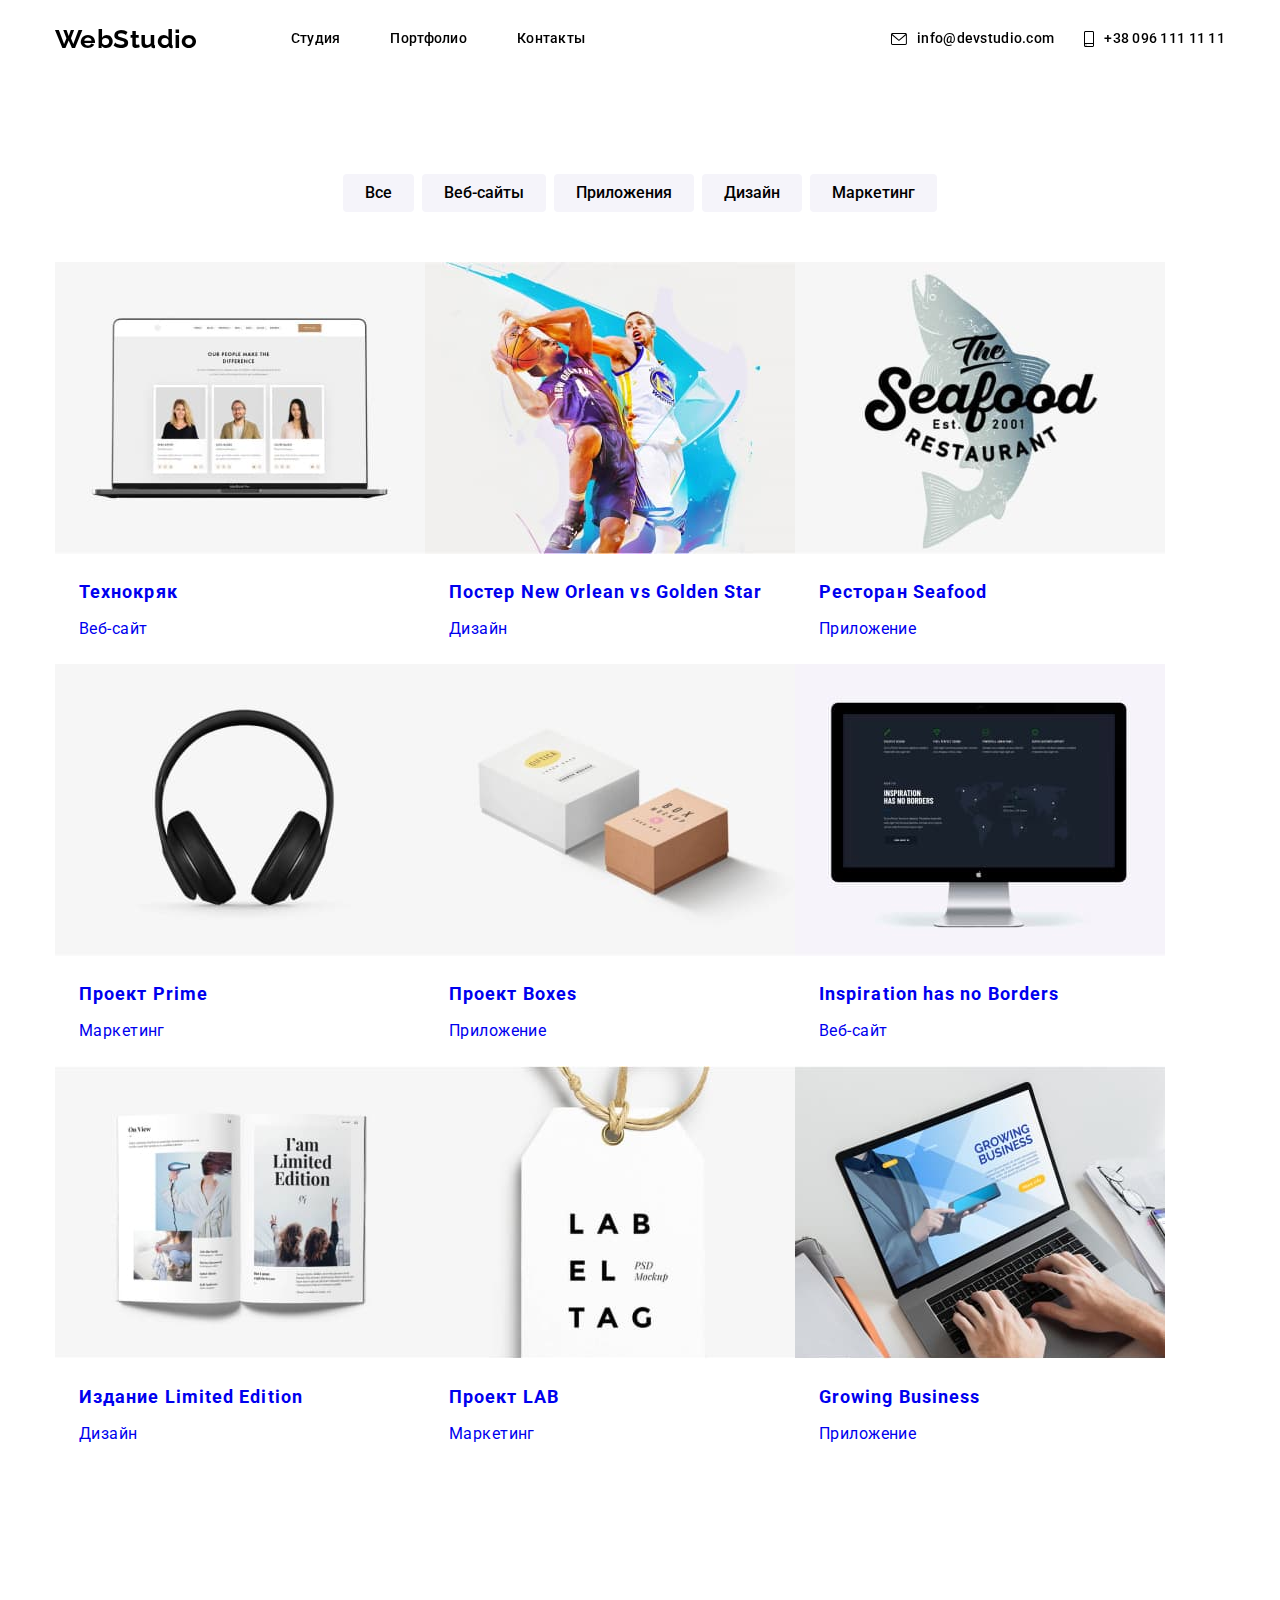
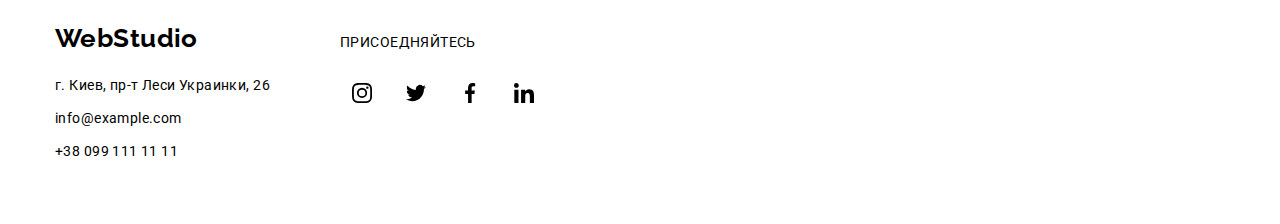
==== portfolio.html @ 5093dd0b "first commit" ====
<!DOCTYPE html>
<html lang="en">
  <head>
    <meta charset="UTF-8" />
    <meta http-equiv="X-UA-Compatible" content="IE=edge" />
    <meta name="viewport" content="width=device-width, initial-scale=1.0" />
    <title>Portfolio</title>
    <link
      href="https://fonts.googleapis.com/css2?family=Raleway:wght@700&family=Roboto:wght@400;500;700;900&display=swap"
      rel="stylesheet"
    />
    <link rel="preconnect" href="https://fonts.googleapis.com" />
    <link rel="preconnect" href="https://fonts.gstatic.com" crossorigin />
    <!-- Сначала нормализатор -->
    <link
      rel="stylesheet"
      href="https://cdnjs.cloudflare.com/ajax/libs/modern-normalize/1.1.0/modern-normalize.min.css"
    />
    <!-- Потом пользовательсткие стили -->
    <link rel="stylesheet" href="./css/styles.css" />
  </head>

  <body>
    <header class="header brd">
      <div class="intro container">
        <nav class="nav">
          <a class="studio-logo link" href="./index.html"
            ><span class="web-effect">Web</span>Studio</a
          >
          <ul class="list-nav">
            <li class="item-nav">
              <a class="studio-nav link" href="./index.html">Студия</a>
            </li>

            <li class="item-nav">
              <a class="studio-nav link current" href="./portfolio.html">Портфолио</a>
            </li>
            <li class="item-nav"><a class="studio-nav link" href="">Контакты</a></li>
          </ul>
        </nav>

        <ul class="list contacts">
          <li class="item contacts">
            <a href="mailto:info@devstudio.com" class="link contacts pseudo">
              <svg class="link-icon envlp" width="16px" height="12px">
                <use href="./images/svg/webstudio-icons-optimized.svg#icon-envelope"></use></svg
              >info@devstudio.com
            </a>
          </li>

          <li class="item contacts">
            <a href="tel:+380961111111" class="link contacts pseudo">
              <svg class="link-icon smrtphone" width="10px" height="16px">
                <use href="./images/svg/webstudio-icons-optimized.svg#icon-smartphone"></use></svg
              >+38 096 111 11 11
            </a>
          </li>
        </ul>
      </div>
    </header>

    <main>
      <section class="portfolio">
        <div class="container">
          <h1 class="portfolio-title visually-hidden">Projects filter</h1>

          <ul class="projects-filter list">
            <!--Projects Filter-->

            <li class="filter-item">
              <button class="filter-button" type="button">Все</button>
            </li>

            <li class="filter-item">
              <button class="filter-button" type="button">Веб-сайты</button>
            </li>

            <li class="filter-item">
              <button class="filter-button" type="button">Приложения</button>
            </li>

            <li class="filter-item">
              <button class="filter-button" type="button">Дизайн</button>
            </li>

            <li class="filter-item">
              <button class="filter-button" type="button">Маркетинг</button>
            </li>
          </ul>

          <ul class="projects list">
            <!--Projects Portfolio Titles-->

            <li class="item">
              <a href="" class="project-card link">
                <div class="prj-thumb">
                  <img src="./images/projects-links/proj1.jpg" alt="Технокряк" width="370" />
                  <div class="prj-dscrpt">
                    <p>
                      Ресурс предлагает комплексные предложения с разным уровнем функционала и
                      сервисов. Все это позволит посетителю получить исчерпывающие сведения о
                      компании или частном лице.
                    </p>
                  </div>
                </div>

                <div class="card-label">
                  <h2 class="title">Технокряк</h2>
                  <p class="project-unit">Веб-сайт</p>
                </div>
              </a>
            </li>

            <li class="item">
              <a class="project-card link" href="">
                <div class="prj-thumb">
                  <img
                    src="./images/projects-links/proj2.jpg"
                    alt="Постер New Orlean vs Golden Star"
                    width="370"
                  />
                  <div class="prj-dscrpt">
                    <p>
                      Lorem ipsum dolor sit amet consectetur adipisicing elit. Ullam culpa excepturi
                      illum? Nemo perspiciatis labore dicta, mollitia aut ullam atque dolore
                      corrupti odit nisi deleniti cumque tenetur consequuntur in rerum.
                    </p>
                  </div>
                </div>

                <div class="card-label">
                  <h2 class="title">Постер New Orlean vs Golden Star</h2>
                  <p class="project-unit">Дизайн</p>
                </div>
              </a>
            </li>

            <li class="item">
              <a class="project-card link" href="">
                <div class="prj-thumb">
                  <img src="./images/projects-links/proj3.jpg" alt="Ресторан Seafood" width="370" />
                  <div class="prj-dscrpt">
                    <p>
                      Lorem ipsum dolor sit amet consectetur adipisicing elit. Ullam culpa excepturi
                      illum? Nemo perspiciatis labore dicta, mollitia aut ullam atque dolore
                      corrupti odit nisi deleniti cumque tenetur consequuntur in rerum.
                    </p>
                  </div>
                </div>

                <div class="card-label">
                  <h2 class="title">Ресторан Seafood</h2>
                  <p class="project-unit">Приложение</p>
                </div>
              </a>
            </li>

            <li class="item">
              <a class="project-card link" href="">
                <div class="prj-thumb">
                  <img src="./images/projects-links/proj4.jpg" alt="Проект Prime" width="370" />
                  <div class="prj-dscrpt">
                    <p>
                      Lorem ipsum dolor sit amet consectetur adipisicing elit. Ullam culpa excepturi
                      illum? Nemo perspiciatis labore dicta, mollitia aut ullam atque dolore
                      corrupti odit nisi deleniti cumque tenetur consequuntur in rerum.
                    </p>
                  </div>
                </div>

                <div class="card-label">
                  <h2 class="title">Проект Prime</h2>
                  <p class="project-unit">Маркетинг</p>
                </div>
              </a>
            </li>

            <li class="item">
              <a class="project-card link" href="">
                <div class="prj-thumb">
                  <img src="./images/projects-links/proj5.jpg" alt="Проект Boxes" width="370" />
                  <div class="prj-dscrpt">
                    <p>
                      Lorem ipsum dolor sit amet consectetur adipisicing elit. Ullam culpa excepturi
                      illum? Nemo perspiciatis labore dicta, mollitia aut ullam atque dolore
                      corrupti odit nisi deleniti cumque tenetur consequuntur in rerum.
                    </p>
                  </div>
                </div>

                <div class="card-label">
                  <h2 class="title">Проект Boxes</h2>
                  <p class="project-unit">Приложение</p>
                </div>
              </a>
            </li>

            <li class="item">
              <a class="project-card link" href="">
                <div class="prj-thumb">
                  <img
                    src="./images/projects-links/proj6.jpg"
                    alt="Inspiration has no Borders"
                    width="370"
                  />
                  <div class="prj-dscrpt">
                    <p>
                      Lorem ipsum dolor sit amet consectetur adipisicing elit. Ullam culpa excepturi
                      illum? Nemo perspiciatis labore dicta, mollitia aut ullam atque dolore
                      corrupti odit nisi deleniti cumque tenetur consequuntur in rerum.
                    </p>
                  </div>
                </div>

                <div class="card-label">
                  <h2 class="title">Inspiration has no Borders</h2>
                  <p class="project-unit">Веб-сайт</p>
                </div>
              </a>
            </li>

            <li class="item">
              <a class="project-card link" href="">
                <div class="prj-thumb">
                  <img
                    src="./images/projects-links/proj7.jpg"
                    alt="Издание Limited Edition"
                    width="370"
                  />
                  <div class="prj-dscrpt">
                    <p>
                      Lorem ipsum dolor sit amet consectetur adipisicing elit. Ullam culpa excepturi
                      illum? Nemo perspiciatis labore dicta, mollitia aut ullam atque dolore
                      corrupti odit nisi deleniti cumque tenetur consequuntur in rerum.
                    </p>
                  </div>
                </div>

                <div class="card-label">
                  <h2 class="title">Издание Limited Edition</h2>
                  <p class="project-unit">Дизайн</p>
                </div>
              </a>
            </li>

            <li class="item">
              <a class="project-card link" href="">
                <div class="prj-thumb">
                  <img src="./images/projects-links/proj8.jpg" alt="Проект LAB" width="370" />
                  <div class="prj-dscrpt">
                    <p>
                      Lorem ipsum dolor sit amet consectetur adipisicing elit. Ullam culpa excepturi
                      illum? Nemo perspiciatis labore dicta, mollitia aut ullam atque dolore
                      corrupti odit nisi deleniti cumque tenetur consequuntur in rerum.
                    </p>
                  </div>
                </div>

                <div class="card-label">
                  <h2 class="title">Проект LAB</h2>
                  <p class="project-unit">Маркетинг</p>
                </div>
              </a>
            </li>

            <li class="item">
              <a class="project-card link" href="">
                <div class="prj-thumb">
                  <img src="./images/projects-links/proj9.jpg" alt="Growing Business" width="370" />
                  <div class="prj-dscrpt">
                    <p>
                      Lorem ipsum dolor sit amet consectetur adipisicing elit. Ullam culpa excepturi
                      illum? Nemo perspiciatis labore dicta, mollitia aut ullam atque dolore
                      corrupti odit nisi deleniti cumque tenetur consequuntur in rerum.
                    </p>
                  </div>
                </div>

                <div class="card-label">
                  <h2 class="title">Growing Business</h2>
                  <p class="project-unit">Приложение</p>
                </div>
              </a>
            </li>
          </ul>
        </div>
      </section>
    </main>

    <footer class="footer">
      <!--Футер - Наши контакты-->
      <div class="common container">
        <div class="address">
          <a class="studio-logo link" href="./index.html"
            ><span class="web-effect">Web</span>Studio</a
          >
          <address class="footer-address">
            <ul class="list">
              <li class="address-item">
                <a
                  class="studio-address link"
                  href="https://www.google.com/maps/place/бул.+Леси+Украинки,+26,+Киев,+02000"
                  target="_blank"
                  rel="noopener nofollow noreferrer"
                  >г. Киев, пр-т Леси Украинки, 26</a
                >
              </li>
              <li class="address-item">
                <a class="studio-contacts link" href="mailto:info@example.com">info@example.com</a>
              </li>
              <li class="address-item">
                <a class="studio-contacts link" href="tel:+380991111111">+38 099 111 11 11</a>
              </li>
            </ul>
          </address>
        </div>

        <div class="follow">
          <p class="follow-us">присоедняйтесь</p>
          <ul class="list social-netwrk">
            <li class="item social-netwrk">
              <a href="https://www.instagram.com" class="link social-netwrk">
                <svg class="link-icon inst">
                  <use href="./images/svg/webstudio-icons-optimized.svg#icon-instagram"></use>
                </svg>
              </a>
            </li>

            <li class="item social-netwrk">
              <a href="https://twitter.com" class="link social-netwrk">
                <svg class="link-icon twtr">
                  <use href="./images/svg/webstudio-icons-optimized.svg#icon-twitter"></use>
                </svg>
              </a>
            </li>

            <li class="item social-netwrk">
              <a href="https://www.facebook.com" class="link social-netwrk">
                <svg class="link-icon fb">
                  <use href="./images/svg/webstudio-icons-optimized.svg#icon-facebook"></use>
                </svg>
              </a>
            </li>

            <li class="item social-netwrk">
              <a href="https://www.linkedin.com" class="link social-netwrk">
                <svg class="link-icon lnkdin">
                  <use href="./images/svg/webstudio-icons-optimized.svg#icon-linkedin"></use>
                </svg>
              </a>
            </li>
          </ul>
        </div>
      </div>
    </footer>
    <script src="/js/modal.js"></script>
  </body>
</html>
---- css/styles.css ----
`/* Цвет основного текста: #757575 */
/* Цвет титулов: #212121 */
/* Акцент: #2196F3 */
/* Цвет адрессных ссылок: #FFFFFF99 */
/* Основной цвет фона: #FFFFFF */
/* Цвет фона вторичный: #F5F4FA */
/* Минорный цвет фона: #EEEEEE */
/* Цвет фона Hero */
/* Белый: rgba(255, 255, 255, 1) */
/* Цвет фона Footer #2F303A */
/* Цвет фона Header #fff */
/* Цвет рамки хедера #ECECEC */
/* Цвет иконок #AFB1B8 */
/* Dropbox bgc rgba(0, 0, 0, 0.1) */
/* Modal bgc #FFFFFF */

:root {
  --timing-func: cubic-bezier(0.4, 0, 0.2, 1);
  --primary-text-color: #757575;
  --title-text-color: #212121;
  --accent-color: #2196f3;
  --addres-links-color: #ffffff99;
  --basic-backgroud-color: #ffffff;
  --background-color: #f5f4fa;
  --minor-bgc: #eeeeee;
  --hero-bgc: #2f303a;
  --footer-bgc: #2f303a;
  --white-color: #fff;
  --black-color: #212121;
  --header-bgc: #fff;
  --header-border-color: #ececec;
  --portfolio-card-box-nmbr-row: 3;
  --item-gap: 30px;
  --item-border-size: 1px;
  --card-shadow: 0px 1px 1px rgba(0, 0, 0, 0.12), 0px 4px 4px rgba(0, 0, 0, 0.06),
    1px 4px 6px rgba(0, 0, 0, 0.16);
  --team-list-item-shadow: 0px 1px 3px rgba(0, 0, 0, 0.12), 0px 1px 1px rgba(0, 0, 0, 0.14),
    0px 2px 1px rgba(0, 0, 0, 0.2);
  --team-item-n-row: 4;
  --icon-color: #afb1b8;
  --dropbox-bgc: rgba(0, 0, 0, 0.1);
  --modal-bgc: #ffffff;
}
/* html {
  box-sizing: border-box;
}
*,
::before,
::after {
  box-sizing: inherit;
} */
/* Для элемента <body> задано свойство font-family с доминантным на макете шрифтом Roboto. */
body {
  font-family: 'Roboto', 'Tahoma', sans-serif;
  font-style: normal;
  font-size: 14px;
  letter-spacing: 0.03em;
  color: var(--primary-text-color);
  background-color: var(--basic-backgroud-color);
}
h1,
h2,
h3,
h4,
h5,
h6,
p,
ul {
  margin: 0;
}
h1 {
  margin-bottom: 30px;
}
img {
  display: block;
  max-width: 100%;
  height: auto;
  margin: 0;
}
address {
  font-style: normal;
}
.list {
  list-style: none;
  padding: 0;
  margin: 0;
  display: flex;
}
.link {
  text-decoration: none;
}
.container {
  width: 1200px;
  padding-left: 15px;
  padding-right: 15px;
  margin-left: auto;
  margin-right: auto;
}
.title {
  padding: 0;
  margin: 0;
}
.section-title {
  padding: 0;
  margin: 0;
}
.visually-hidden {
  position: absolute;
  width: 1px;
  height: 1px;
  margin: -1px;
  border: 0;
  padding: 0;
  white-space: nowrap;
  clip-path: inset(100%);
  clip: rect(0 0 0 0);
  overflow: hidden;
}

/* Header */

.brd {
  border-bottom: 1px solid var(--header-border-color);
}
.header {
  padding-top: 24px;
  padding-bottom: 25px;
  position: fixed;
  width: 100%;
  top: 0;
  left: 0;
  background-color: var(--header-bgc);
  z-index: 1;
}

.studio-logo {
  color: var(--black-color);
  font-family: 'Raleway';
  font-style: normal;
  font-weight: 700;
  font-size: 26px;
  line-height: 1.19;
}
.web-effect {
  color: var(--accent-color);
}
.nav {
  display: flex;
}
.nav .list-nav {
  list-style: none;
  display: flex;
  align-items: center;
  margin-left: 93px;
  padding: 0;
}
.studio-nav {
  position: relative;
  display: block;
  color: var(--title-text-color);
  font-weight: 500;
  line-height: 1.14;
  letter-spacing: 0.02em;
  transition: color 250ms cubic-bezier(0.4, 0, 0.2, 1);
}
.studio-nav.current::after {
  content: '';
  display: block;

  position: absolute;
  left: 0;
  bottom: -33px;

  width: 100%;
  height: 4px;
  border-radius: 2px;
  background-color: var(--accent-color);

  transform: scaleX(0);

  animation-name: barScale;
  animation-duration: 1000ms;
  animation-timing-function: cubic-bezier(0.4, 0, 0.2, 1);
  animation-iteration-count: 1;
  animation-direction: normal;
  animation-play-state: running;
  animation-delay: 250ms;
  animation-fill-mode: forwards;
}
@keyframes barScale {
  0% {
    transform: scaleX(0);
  }
  50% {
    transform: scaleX(1.2);
  }
  100% {
    transform: scaleX(1);
  }
}
.studio-nav:hover,
.studio-nav:focus {
  color: var(--accent-color);
}
.studio-nav.current {
  color: var(--accent-color);
}
.nav .item-nav:not(:last-child) {
  margin-right: 50px;
}
.intro.container {
  display: flex;
  align-items: center;
}
.list.contacts {
  display: flex;
  flex-wrap: nowrap;
  width: fit-content;
  margin-left: auto;
}
.list.contacts > .item:not(:last-child) {
  margin-right: 30px;
}
.list.contacts .link {
  display: flex;
  padding: 0;
  align-items: center;
}
.contacts.pseudo {
  color: var(--primary-text-color);
  font-style: normal;
  font-weight: 500;
  line-height: 1.14;
  letter-spacing: 0.02em;
  fill: currentColor;
  transition: color 250ms cubic-bezier(0.4, 0, 0.2, 1);
}
.item.contacts .link-icon {
  margin-right: 10px;
}
.contacts.pseudo:hover,
.contacts.pseudo:focus {
  color: var(--accent-color);
}

/* Principal section - Hero */

.principal-section-title {
  font-weight: 900;
  font-size: 44px;
  line-height: 1.36;
  letter-spacing: 0.06em;
  text-transform: uppercase;
  color: var(--white-color);
}
.order-button {
  background: var(--accent-color);
  font-family: inherit;
  font-style: normal;
  font-weight: 700;
  font-size: 16px;
  line-height: 1.88;
  letter-spacing: 0.06em;
  color: var(--white-color);
  box-shadow: 0px 4px 4px rgba(0, 0, 0, 0.15);
  cursor: pointer;

  align-items: center;
  text-align: center;
  display: inline-block;
  border: none;
  border-radius: 4px;
  padding: 10px 32px;
}
.principal-section {
  padding: 200px 0px;
}
.overlay {
  background-color: var(--hero-bgc);
  max-width: 1600px;
  min-height: 600px;
  margin-left: auto;
  margin-right: auto;

  background-image: linear-gradient(to right, rgba(47, 48, 58, 0.4), rgba(47, 48, 58, 0.4)),
    url('../images/banner/Img.jpg');
  background-size: cover;
  background-repeat: no-repeat;
  background-position: center;
}
.principal-section .container {
  text-align: center;
}

/* Features - Наши преимущества*/

.section.features {
  padding-top: 94px;
  padding-bottom: 94px;
}
.section-title {
  font-weight: 700;
  font-size: 36px;
  line-height: 1.16;
  color: var(--title-text-color);
}
.section-title.visually-hidden,
.portfolio-title.visually-hidden {
  position: absolute;
  width: 1px;
  height: 1px;
  margin: -1px;
  border: 0;
  padding: 0;
  white-space: nowrap;
  clip-path: inset(100%);
  clip: rect(0 0 0 0);
  overflow: hidden;
}
.features .title {
  font-weight: 700;
  font-size: 14px;
  line-height: 1.14;
  text-transform: uppercase;
  color: var(--title-text-color);
}
.features-p-style {
  line-height: 1.71;
  padding: 0;
  margin: 0;
}
.features.list {
  display: flex;
  flex-wrap: wrap;
}
.features.list > .item {
  flex-basis: calc((100% - 90px) / 4);
  height: 251px;
}
.features.list > .item:not(:last-child) {
  margin-right: var(--item-gap);
}
.container-features {
  display: inline-block;
  padding: 25px 100px;
  margin-bottom: 30px;
  background-color: var(--background-color);
  border-radius: 4px;
}
.features .icon-feat {
  width: 70px;
  height: 70px;
}

/* Tools */

.profile {
  padding-bottom: 94px;
}
.profile .section-title {
  margin-bottom: 50px;
  text-align: center;
}
.tools .list {
  display: flex;
  flex-wrap: wrap;
}
.tools .list .item {
  width: calc((100% - 60px) / 3);
  margin-right: 30px;
  margin-bottom: 0;
}
.tools .list .item:nth-child(3n) {
  margin-right: 0;
}
.features.list .title {
  margin-bottom: 10px;
}
.prfl-thumb {
  position: relative;
}
.prfl-dscrpt {
  position: absolute;
  bottom: 0;
  left: 0;
  display: flex;
  justify-content: center;
  align-items: center;
  height: 70px;
  width: 100%;
  padding: 0;
  margin: 0;
  font-weight: 700;
  text-transform: uppercase;
  color: var(--white-color);
  background-color: rgba(47, 48, 58, 0.8);
}

/* Our Team */

.section.team {
  background-color: var(--background-color);
}
.team .title {
  font-weight: 500;
  font-size: 16px;
  line-height: 1.18;
  color: var(--title-text-color);
}
.team.list > .item {
  background: var(--basic-backgroud-color);
}
.team-unit {
  font-size: 16px;
  line-height: 1.18;
  padding: 0;
  margin: 0px 0px 16px 0px;
}
.section.team {
  padding-top: 94px;
  padding-bottom: 94px;
}
.section.team .section-title {
  text-align: center;
}
.section.team .section-title {
  margin-bottom: 50px;
}
.team .card-label {
  padding-top: 30px;
  padding-bottom: 30px;
}
.team.list {
  display: flex;
  flex-wrap: wrap;
  padding: 0;
}
.team.list > .item {
  box-shadow: var(--team-list-item-shadow);
  border-radius: 0px 0px 4px 4px;
  text-align: center;
}
.team.list > .item:not(:last-child) {
  margin-right: var(--item-gap);
}
.team .title {
  margin-bottom: 10px;
}
.team .card-label {
  display: grid;
  justify-content: center;
}
.team-unit {
  margin-bottom: 16px;
}
.list.social-netwrk {
  display: flex;
  padding: 0;
  width: fit-content;
  height: 44px;
}
.social-netwrk .link-icon {
  width: 20px;
  height: 20px;
}
.item.social-netwrk:not(:last-of-type) {
  margin-right: 10px;
}
.team .link.social-netwrk {
  display: flex;
  justify-content: center;
  align-items: center;
  width: 44px;
  height: 44px;
  border-radius: 50%;
  background-color: var(--basic-backgroud-color);
  color: var(--icon-color);
  fill: currentColor;
  transition: color 250ms cubic-bezier(0.4, 0, 0.2, 1),
    background-color 250ms cubic-bezier(0.4, 0, 0.2, 1), fill 250ms cubic-bezier(0.4, 0, 0.2, 1);
}
.team .link.social-netwrk:hover,
.team .link.social-netwrk:focus {
  background-color: var(--accent-color);
  fill: var(--white-color);
}
.item.social-netwrk:not(:last-of-type) {
  margin-right: 10px;
}

/* Our Clients */

.section.clients {
  padding-top: 94px;
  padding-bottom: 94px;
}
.section.clients > .container {
  text-align: center;
}
.clients .section-title {
  margin-bottom: 50px;
}
.clients.list {
  display: flex;
  justify-content: center;
}
.clients.list > .item {
  width: 100%;
}
.clients.list > .item:not(:last-child) {
  margin-right: 30px;
}
.clients-link {
  display: inline-flex;
  justify-content: center;
  align-items: center;
  width: 170px;
  height: 92px;
  border: 1px solid var(--icon-color);
  border-radius: 4px;
  cursor: pointer;
  color: var(--icon-color);
  fill: currentColor;
  transition: color 250ms cubic-bezier(0.4, 0, 0.2, 1),
    border-color 250ms cubic-bezier(0.4, 0, 0.2, 1), fill 250ms cubic-bezier(0.4, 0, 0.2, 1);
}
.clients-link:hover,
.clients-link:focus {
  border-color: var(--accent-color);
  fill: var(--accent-color);
}
.clients.link-icon {
  width: 106px;
  height: 60px;
}

/* Footer */

.footer {
  padding-top: 60px;
  padding-bottom: 60px;
  background-color: var(--footer-bgc);
}
.common.container {
  display: flex;
  align-items: baseline;
}
.footer .studio-contacts {
  font-style: normal;
  font-weight: 400;
  line-height: 1.71;
  color: var(--addres-links-color);
  transition: color 250ms cubic-bezier(0.4, 0, 0.2, 1);
}
.footer .studio-logo {
  color: var(--white-color);
  display: inline-block;
  margin-bottom: 20px;
}
.footer-address .list {
  display: block;
}
.address-item:not(:last-child) {
  margin-bottom: 9px;
}
.footer .studio-address:hover,
.footer .studio-contacts:hover,
.footer .studio-address:focus,
.footer .studio-contacts:focus {
  color: var(--accent-color);
}
.studio-address {
  font-weight: 400;
  line-height: 1.71;
  color: var(--white-color);
  transition: color 250ms cubic-bezier(0.4, 0, 0.2, 1);
}
.common.container .address {
  margin-right: 70px;
}
.follow-us {
  line-height: 1.14;
  letter-spacing: 0.03em;
  text-transform: uppercase;
  margin-bottom: 20px;
  color: var(--basic-backgroud-color);
}
.follow .list.social-netwrk {
  display: flex;
  padding: 0;
  width: fit-content;
  height: 44px;
  margin-top: 20px;
}
.follow .link.social-netwrk {
  display: flex;
  justify-content: center;
  align-items: center;
  width: 44px;
  height: 44px;
  border-radius: 50%;

  background-color: #ffffff1a;
  fill: var(--white-color);
  transition: background-color 250ms cubic-bezier(0.4, 0, 0.2, 1);
}
.link.social-netwrk:hover,
.link.social-netwrk:focus {
  background-color: var(--accent-color);
}

/* Portfolio */

.portfolio {
  padding-top: 94px;
  padding-bottom: 94px;
}
.projects .title {
  font-weight: 700;
  font-size: 18px;
  line-height: 2;
  letter-spacing: 0.06em;
  color: var(--title-text-color);
}
.projects .project-unit {
  font-size: 16px;
  line-height: 1.88;
  color: var(--primary-text-color);
}
.projects-filter.list {
  display: flex;
  justify-content: center;
  margin-bottom: 50px;
}
.filter-item:last-of-type {
  margin-right: 0px;
}
.projects-filter.list > .item:nth-child(5) {
  margin-right: 0;
}
.filter-item {
  margin-right: 8px;
}
.filter-button {
  background-color: rgba(245, 244, 250, 1);
  border: none;
  border-radius: 4px;
  font-family: inherit;
  font-weight: 500;
  font-size: 16px;
  line-height: 1.62;
  text-align: center;
  padding: 6px 22px;
  color: var(--title-text-color);
  cursor: pointer;
  transition: background-color 250ms cubic-bezier(0.4, 0, 0.2, 1),
    box-shadow 250ms cubic-bezier(0.4, 0, 0.2, 1), color 250ms cubic-bezier(0.4, 0, 0.2, 1);
}
.filter-button:hover,
.filter-button:focus {
  background-color: var(--accent-color);
  box-shadow: 0px 3px 1px rgba(0, 0, 0, 0.1), 0px 1px 2px rgba(0, 0, 0, 0.08),
    0px 2px 2px rgba(0, 0, 0, 0.12);
  color: var(--white-color);
}
.projects.list {
  display: flex;
  flex-wrap: wrap;

  margin-right: calc(-1 * var(--item-gap));
  margin-bottom: calc(-1 * var(--item-gap));
}
.projects.list > .item {
  flex-basis: calc(
    (100% / var(--portfolio-card-box-nmbr-row) - (var(--portfolio-card-box-nmbr-row) - 1))
  );
  margin-right: var(--item-gap);
  margin-bottom: var(--item-gap);
}
.projects.list .item .title {
  margin-bottom: 4px;
}
.project-card {
  display: block;
  transition: box-shadow 250ms var(--timing-func);
}
.project-card:hover,
.project-card:focus {
  box-shadow: 0px 1px 1px rgba(0, 0, 0, 0.12), 0px 4px 4px rgba(0, 0, 0, 0.06),
    1px 4px 6px rgba(0, 0, 0, 0.16);
}
.prj-thumb {
  position: relative;
  overflow: hidden;
}
.prj-dscrpt {
  position: absolute;
  width: 100%;
  height: 100%;
  padding: 63px 24px;
  top: 0;
  left: 0;
  background-color: rgba(33, 150, 243, 0.9);

  transform: translateY(100%);
  transition: transform 250ms var(--timing-func);
}
.project-card:hover .prj-dscrpt,
.project-card:focus .prj-dscrpt {
  transform: translateY(0);
}
.prj-dscrpt > p {
  font-size: 18px;
  font-weight: 400;
  line-height: calc(28 / 18);
  color: var(--white-color);
  opacity: 0;
  transition: opacity 250ms var(--timing-func) 250ms;
}
.project-card:hover .prj-dscrpt > p,
.project-card:focus .prj-dscrpt > p {
  opacity: 1;
}
.card-label {
  padding: 20px 24px;
  border-bottom: 1px solid var(--minor-bgc);
  border-left: 1px solid var(--minor-bgc);
  border-right: 1px solid var(--minor-bgc);
}

/* Backdrop Modal*/

.backdrop {
  position: fixed;
  top: 0;
  left: 0;
  z-index: 2;

  width: 100%;
  height: 100%;

  background-color: var(--dropbox-bgc);
  opacity: 1;
  transition: opacity 250ms var(--timing-func);
}
.backdrop.is-hidden {
  opacity: 0;
  pointer-events: none;
}
.modal {
  position: absolute;
  top: 50%;
  left: 50%;

  min-width: 528px;
  min-height: 581px;
  padding: 15px;

  opacity: 1;
  transform: translate(-50%, -50%) scale(1);
  transition: transform 250ms var(--timing-func), opacity 250ms var(--timing-func);

  box-shadow: 0px 1px 3px rgba(0, 0, 0, 0.12), 0px 1px 1px rgba(0, 0, 0, 0.14),
    0px 2px 1px rgba(0, 0, 0, 0.2);
  border-radius: 4px;
  background-color: var(--modal-bgc);
}
.backdrop.is-hidden .modal {
  opacity: 0;
  transform: translate(-50%, -50%) scale(1.2);
}
.mdl-close {
  position: absolute;
  top: 0;
  right: 0;
  width: 30px;
  height: 30px;
  margin-top: 8px;
  margin-right: 8px;

  display: flex;
  justify-content: center;
  align-items: center;

  border-radius: 50%;
  border: 1px solid rgba(0, 0, 0, 0.1);
  background-color: var(--basic-backgroud-color);
}
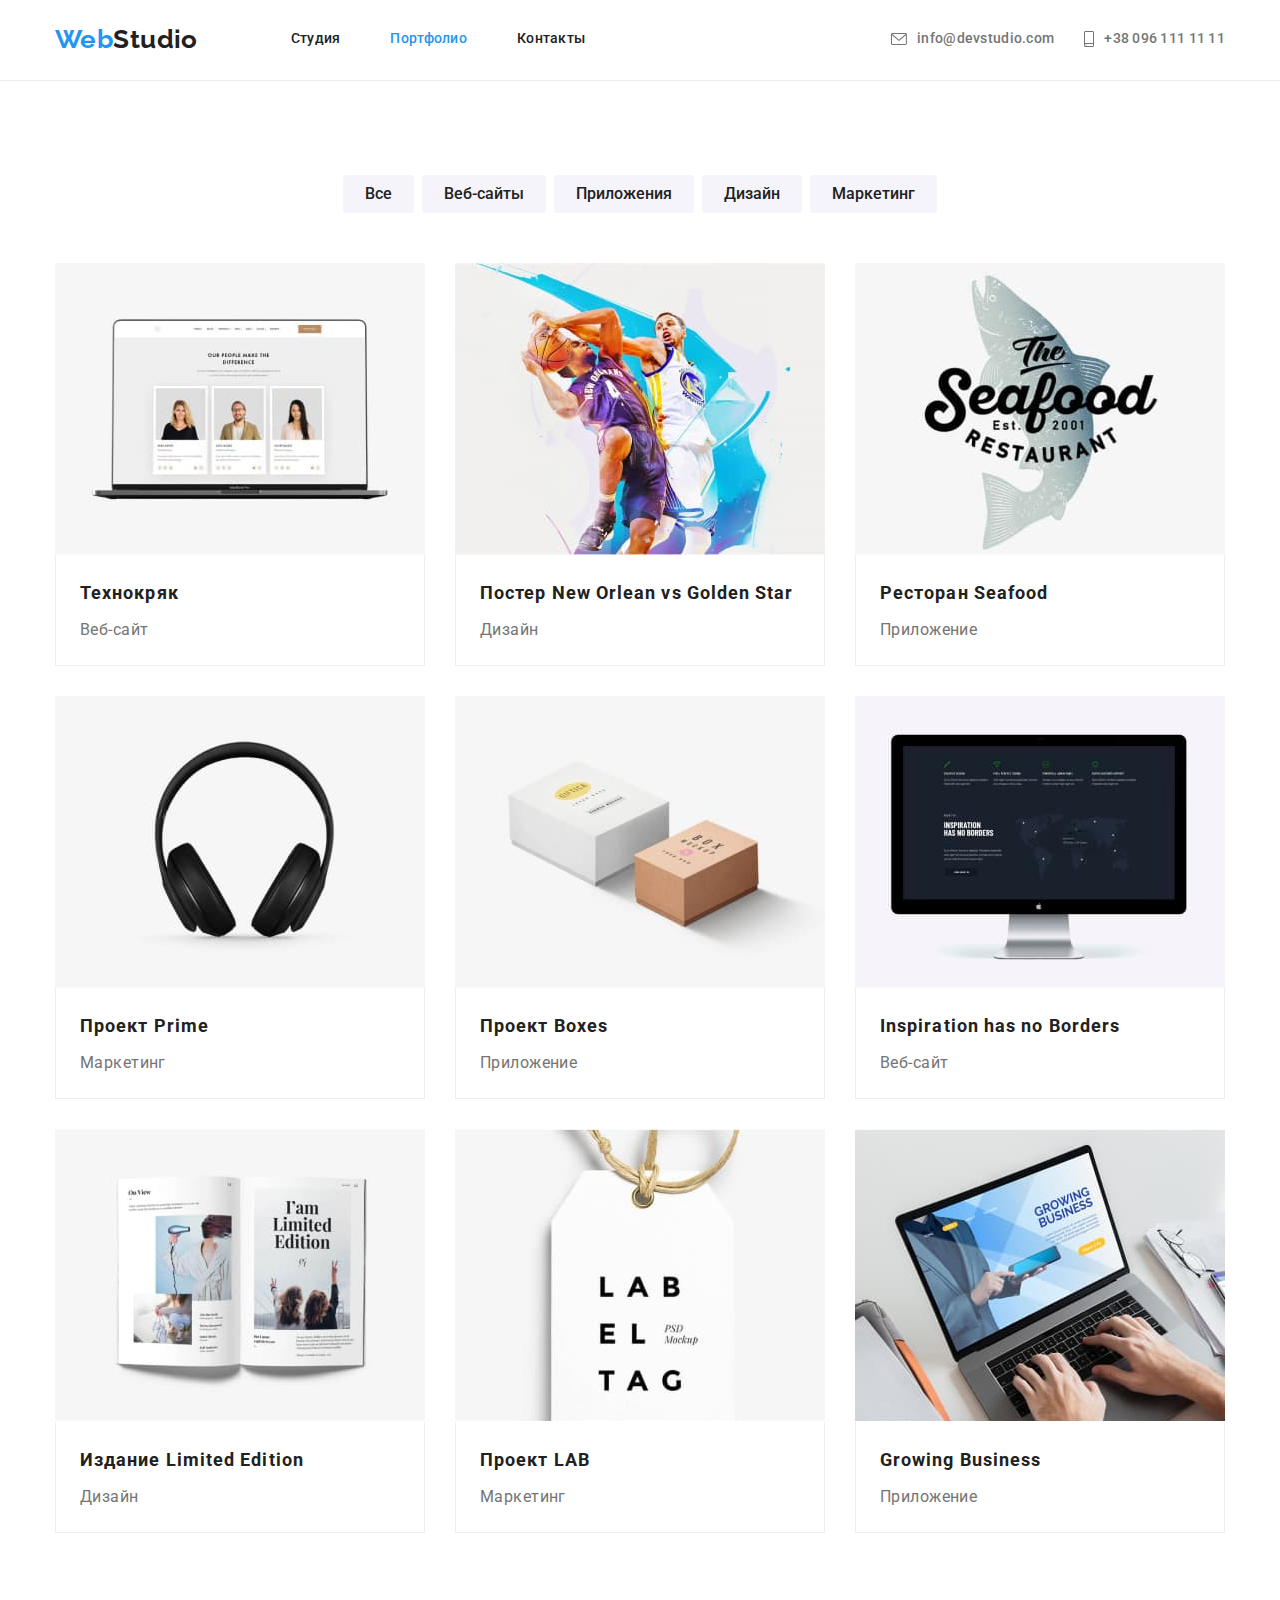
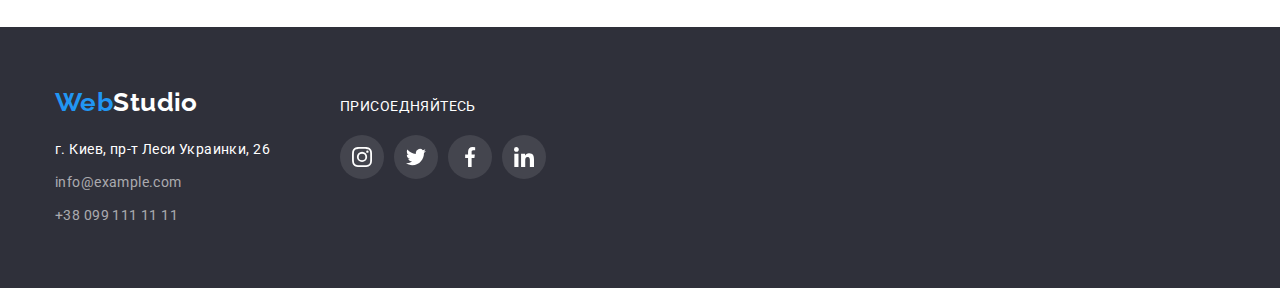
==== commit 16b89a78: "Update portfolio.html" ====
--- a/portfolio.html
+++ b/portfolio.html
@@ -353,6 +353,6 @@
         </div>
       </div>
     </footer>
-    <script src="/js/modal.js"></script>
+    <script src="./js/modal.js"></script>
   </body>
 </html>
--- a/css/styles.css
+++ b/css/styles.css
@@ -1,11 +1,11 @@
-`/* Цвет основного текста: #757575 */
+/* Цвет основного текста: #757575 */
 /* Цвет титулов: #212121 */
 /* Акцент: #2196F3 */
 /* Цвет адрессных ссылок: #FFFFFF99 */
 /* Основной цвет фона: #FFFFFF */
 /* Цвет фона вторичный: #F5F4FA */
 /* Минорный цвет фона: #EEEEEE */
-/* Цвет фона Hero */
+/* Цвет фона Hero: #2f303a */
 /* Белый: rgba(255, 255, 255, 1) */
 /* Цвет фона Footer #2F303A */
 /* Цвет фона Header #fff */
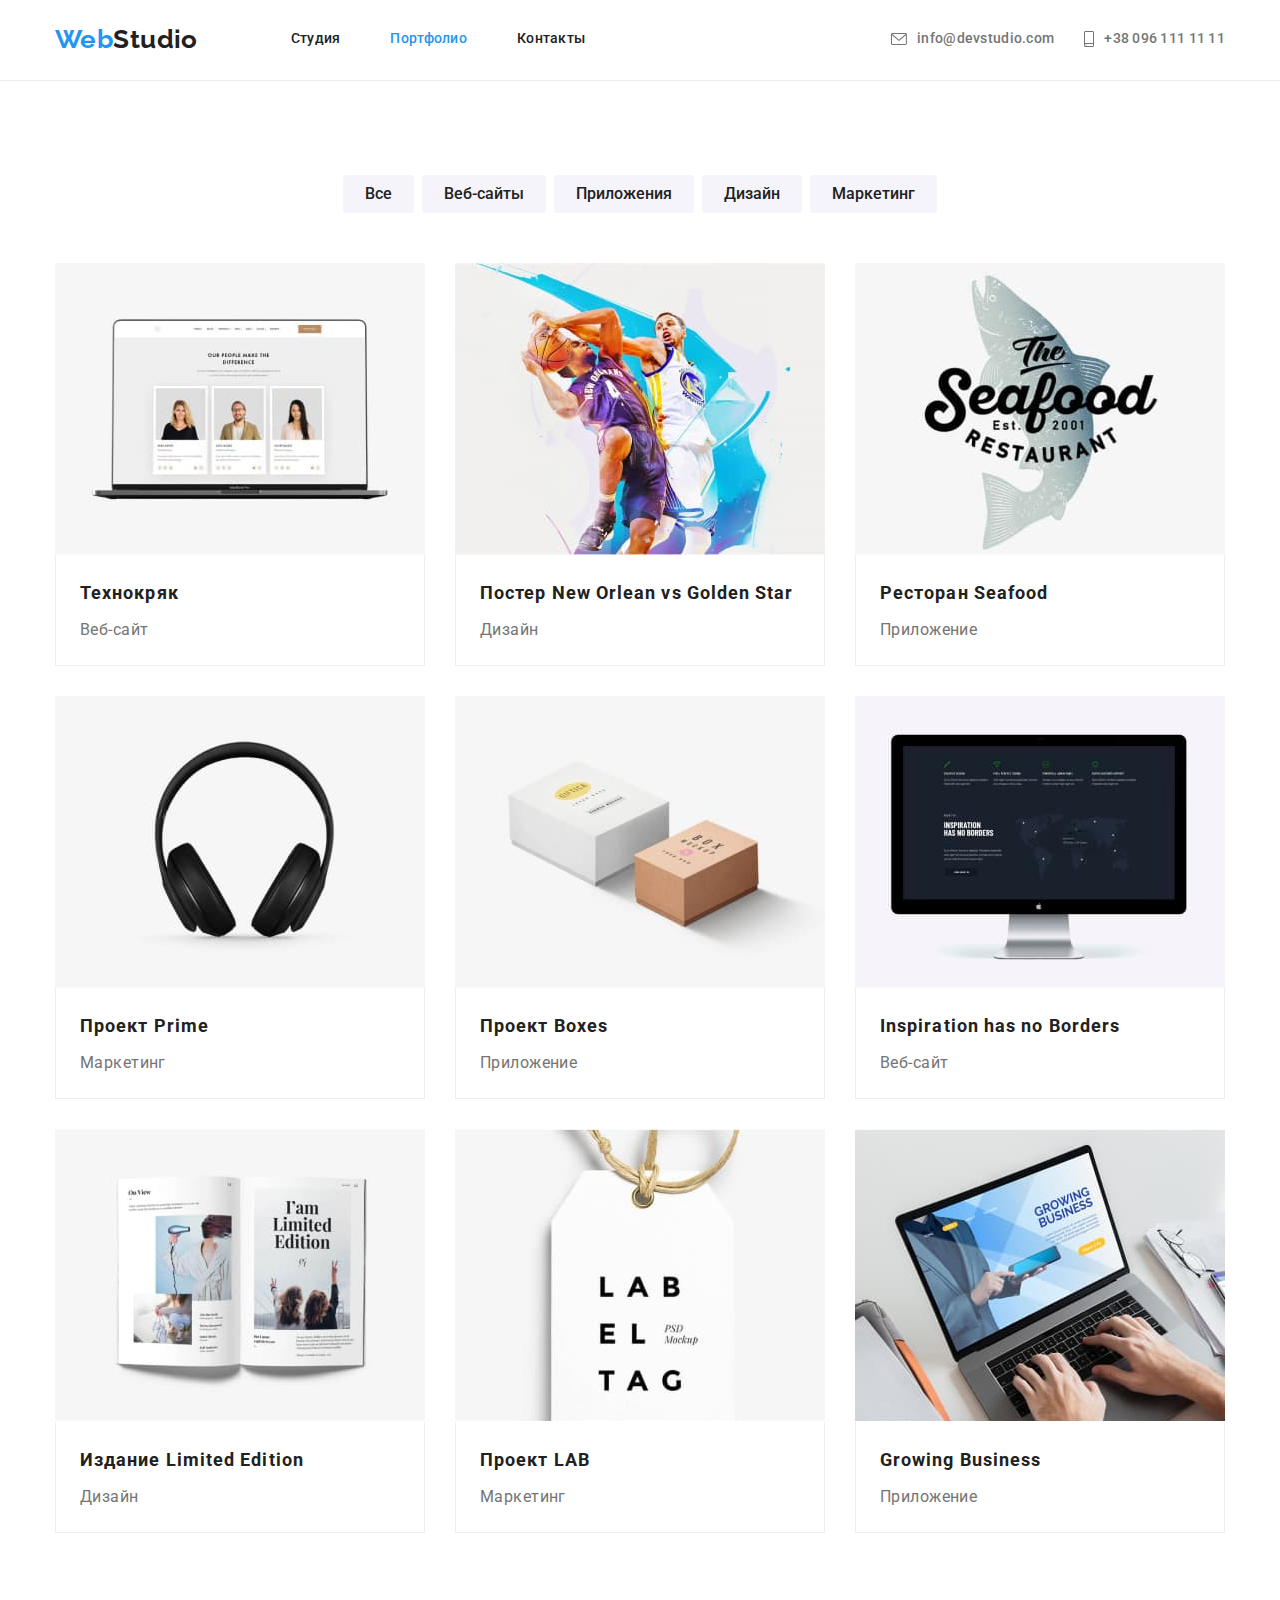
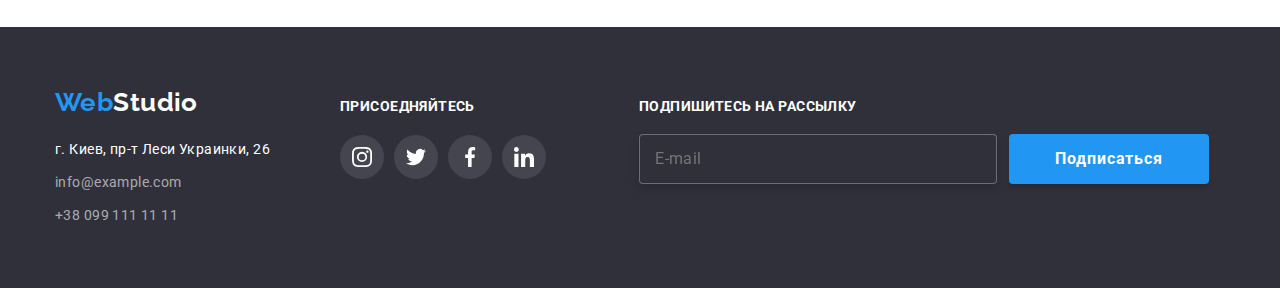
==== commit f6af1504: "forms added" ====
--- a/portfolio.html
+++ b/portfolio.html
@@ -351,6 +351,17 @@
             </li>
           </ul>
         </div>
+
+        <div class="box-sbscrb">
+          <b>Подпишитесь на рассылку</b>
+          <form action="" class="form-ftr">
+            <div class="form-sbscrb">
+              <label for="email" class="form-label"></label>
+              <input type="email" name="email" id="email" placeholder="E-mail" autocomplete="on" />
+            </div>
+            <button class="order-button" type="submit">Подписаться</button>
+          </form>
+        </div>
       </div>
     </footer>
     <script src="./js/modal.js"></script>
--- a/css/styles.css
+++ b/css/styles.css
@@ -265,6 +265,7 @@
   box-shadow: 0px 4px 4px rgba(0, 0, 0, 0.15);
   cursor: pointer;
 
+  min-width: 200px;
   align-items: center;
   text-align: center;
   display: inline-block;
@@ -579,6 +580,7 @@
   margin-right: 70px;
 }
 .follow-us {
+  font-weight: 700;
   line-height: 1.14;
   letter-spacing: 0.03em;
   text-transform: uppercase;
@@ -607,6 +609,41 @@
 .link.social-netwrk:hover,
 .link.social-netwrk:focus {
   background-color: var(--accent-color);
+}
+.box-sbscrb {
+  display: block;
+  margin-left: 93px;
+}
+.box-sbscrb b {
+  font-weight: 700;
+  font-size: 14px;
+  line-height: calc(16 / 14);
+  letter-spacing: 0.03em;
+  text-transform: uppercase;
+  color: var(--white-color);
+}
+.form-ftr {
+  display: flex;
+  margin-top: 20px;
+}
+.form-sbscrb {
+  display: flex;
+}
+.form-sbscrb input {
+  width: 358px;
+  margin-right: 12px;
+  padding-left: 15px;
+  font-weight: 400;
+  font-size: 16px;
+  line-height: calc(20 / 16);
+  display: flex;
+  align-items: center;
+  letter-spacing: 0.03em;
+  background-color: var(--footer-bgc);
+  color: rgba(255, 255, 255, 0.6);
+  border: 1px solid rgba(255, 255, 255, 0.3);
+  filter: drop-shadow(0px 4px 4px rgba(0, 0, 0, 0.15));
+  border-radius: 4px;
 }
 
 /* Portfolio */
@@ -752,9 +789,9 @@
   top: 50%;
   left: 50%;
 
-  min-width: 528px;
-  min-height: 581px;
-  padding: 15px;
+  width: 528px;
+  height: 581px;
+  padding: 40px;
 
   opacity: 1;
   transform: translate(-50%, -50%) scale(1);
@@ -786,3 +823,73 @@
   border: 1px solid rgba(0, 0, 0, 0.1);
   background-color: var(--basic-backgroud-color);
 }
+
+/* Form - Modal */
+
+.form-mdl {
+  height: 100%;
+  padding: 0;
+  text-align: center;
+}
+.form-mdl b {
+  display: block;
+  margin-bottom: 12px;
+
+  font-weight: 700;
+  font-size: 20px;
+  line-height: 23px;
+  text-align: center;
+  letter-spacing: 0.03em;
+  color: var(--title-text-color);
+}
+.form-label {
+  margin-bottom: 4px;
+  text-align: left;
+  font-weight: 400;
+  font-size: 12px;
+  line-height: calc(14 / 12);
+  letter-spacing: 0.01em;
+}
+.form-field input {
+  height: 40px;
+  color: var(--primary-text-color);
+  border: 1px solid rgba(33, 33, 33, 0.2);
+  border-radius: 4px;
+}
+.form-field {
+  display: flex;
+  flex-direction: column;
+  margin-bottom: 10px;
+}
+.form-mdl textarea {
+  resize: none;
+  width: 100%;
+  height: 120px;
+  padding: 12px 16px;
+
+  border: 1px solid rgba(33, 33, 33, 0.2);
+  border-radius: 4px;
+}
+.form-chckbx {
+  display: flex;
+  align-items: center;
+  flex-wrap: nowrap;
+  width: fit-content;
+  margin-top: 20px;
+  margin-bottom: 30px;
+  margin-left: auto;
+  margin-right: auto;
+}
+.form-chckbx label {
+  margin-left: 7px;
+  margin-bottom: 0;
+  font-weight: 400;
+  font-size: 14px;
+  line-height: calc(24 / 14);
+  letter-spacing: 0.03em;
+  color: var(--primary-text-color);
+}
+.form-chckbx span {
+  text-decoration-line: underline;
+  color: var(--accent-color);
+}
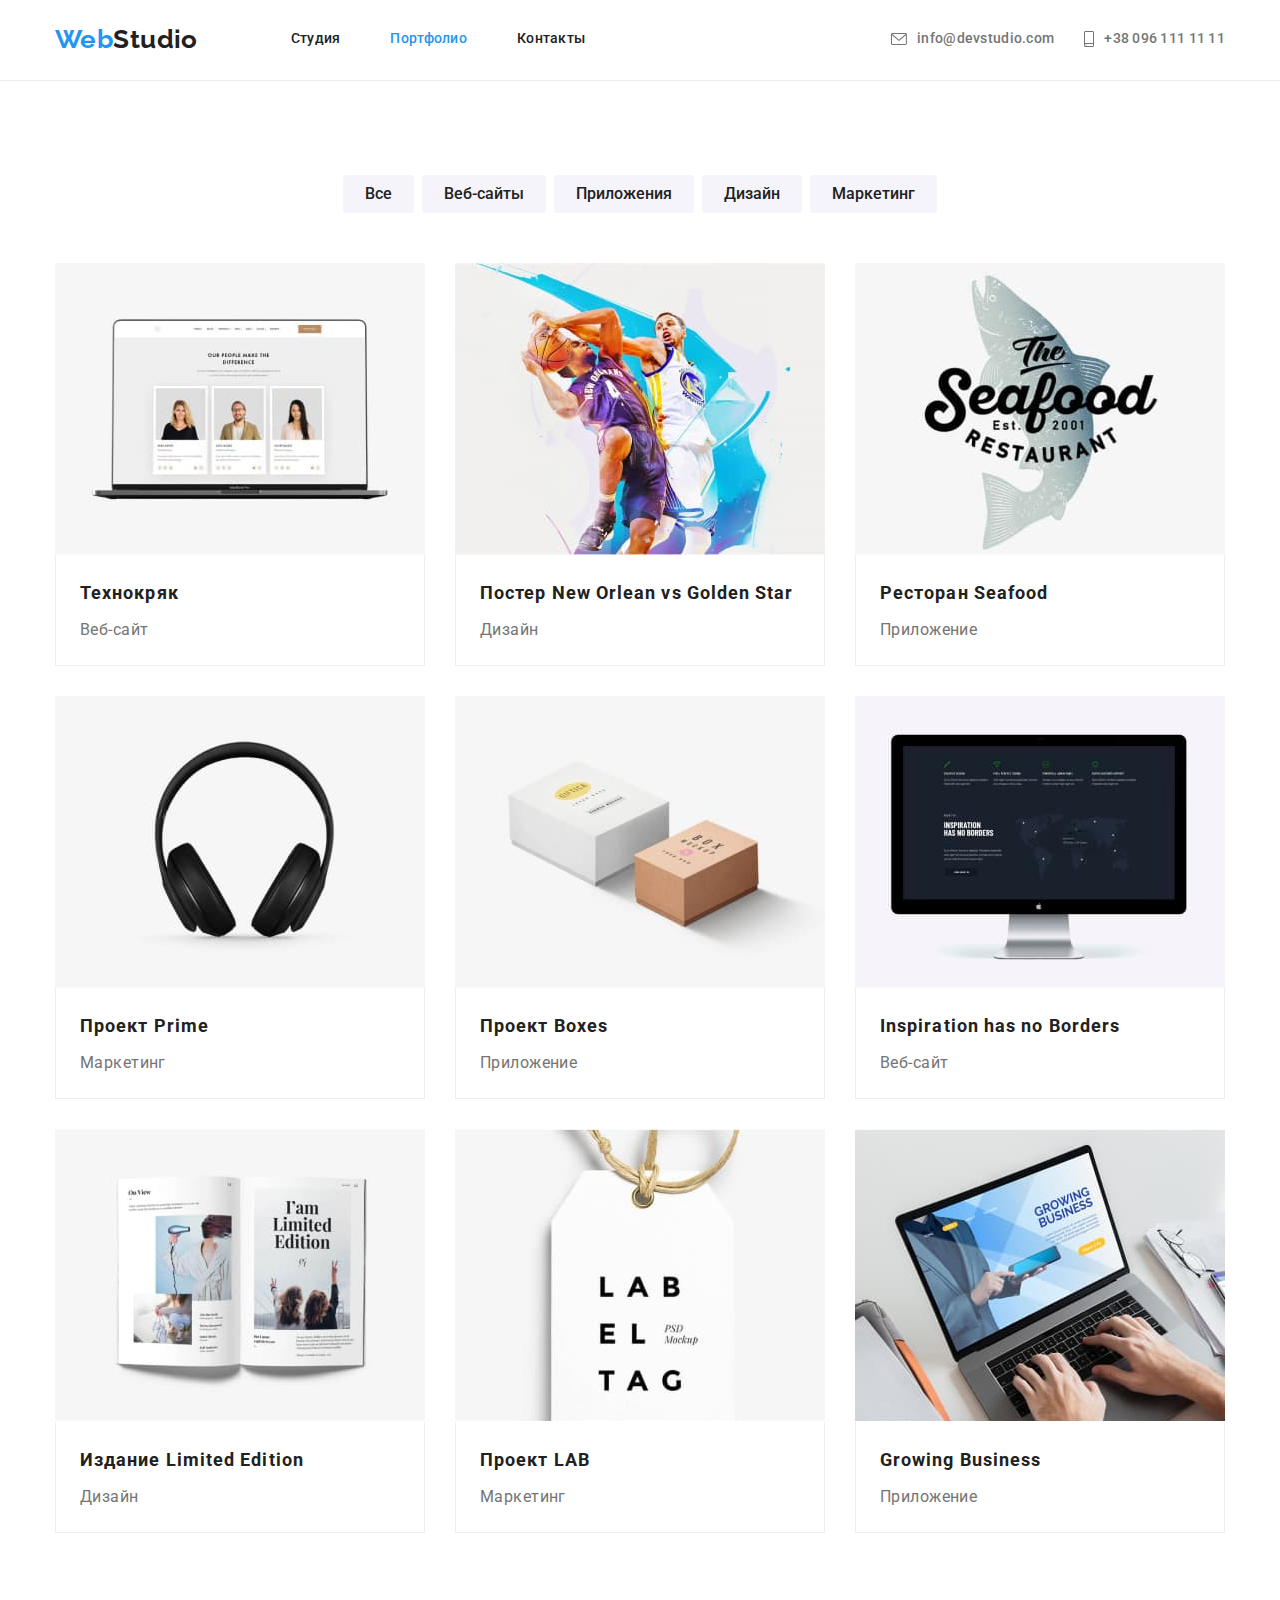
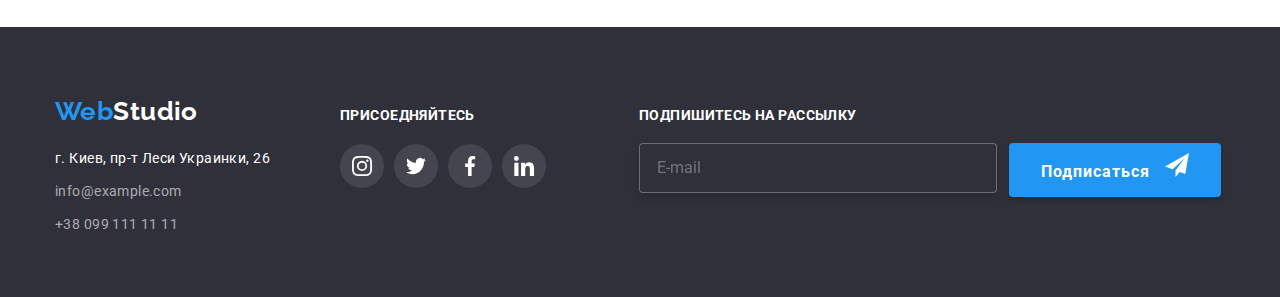
==== commit aa6e68b6: "form slyles added" ====
--- a/portfolio.html
+++ b/portfolio.html
@@ -289,6 +289,7 @@
 
     <footer class="footer">
       <!--Футер - Наши контакты-->
+
       <div class="common container">
         <div class="address">
           <a class="studio-logo link" href="./index.html"
@@ -352,16 +353,27 @@
           </ul>
         </div>
 
-        <div class="box-sbscrb">
+        <form action="" class="form-ftr">
           <b>Подпишитесь на рассылку</b>
-          <form action="" class="form-ftr">
-            <div class="form-sbscrb">
-              <label for="email" class="form-label"></label>
-              <input type="email" name="email" id="email" placeholder="E-mail" autocomplete="on" />
-            </div>
-            <button class="order-button" type="submit">Подписаться</button>
-          </form>
-        </div>
+
+          <div class="sbscrb-container">
+            <label class="form-label sbscrb">
+              <input
+                class="sbscrb-input"
+                type="email"
+                name="email"
+                placeholder="E-mail"
+                autocomplete="on"
+              />
+            </label>
+            <button class="order-button sbscrb" type="submit">
+              <span class="sbscrb-icon">Подписаться</span>
+              <svg class="sbscrb-svg">
+                <use href="./images/svg/webstudio-icons-v-2-0-raw.svg#icon-send"></use>
+              </svg>
+            </button>
+          </div>
+        </form>
       </div>
     </footer>
     <script src="./js/modal.js"></script>
--- a/css/styles.css
+++ b/css/styles.css
@@ -41,15 +41,6 @@
   --dropbox-bgc: rgba(0, 0, 0, 0.1);
   --modal-bgc: #ffffff;
 }
-/* html {
-  box-sizing: border-box;
-}
-*,
-::before,
-::after {
-  box-sizing: inherit;
-} */
-/* Для элемента <body> задано свойство font-family с доминантным на макете шрифтом Roboto. */
 body {
   font-family: 'Roboto', 'Tahoma', sans-serif;
   font-style: normal;
@@ -117,7 +108,7 @@
   overflow: hidden;
 }
 
-/* Header */
+/* ------------Header------------ */
 
 .brd {
   border-bottom: 1px solid var(--header-border-color);
@@ -243,7 +234,7 @@
   color: var(--accent-color);
 }
 
-/* Principal section - Hero */
+/* ------------Principal section - Hero------------ */
 
 .principal-section-title {
   font-weight: 900;
@@ -254,6 +245,7 @@
   color: var(--white-color);
 }
 .order-button {
+  position: relative;
   background: var(--accent-color);
   font-family: inherit;
   font-style: normal;
@@ -293,7 +285,7 @@
   text-align: center;
 }
 
-/* Features - Наши преимущества*/
+/* ------------Features - Наши преимущества------------ */
 
 .section.features {
   padding-top: 94px;
@@ -353,7 +345,7 @@
   height: 70px;
 }
 
-/* Tools */
+/* ------------ Tools ------------ */
 
 .profile {
   padding-bottom: 94px;
@@ -397,7 +389,7 @@
   background-color: rgba(47, 48, 58, 0.8);
 }
 
-/* Our Team */
+/* ------------ Our Team ------------ */
 
 .section.team {
   background-color: var(--background-color);
@@ -489,7 +481,7 @@
   margin-right: 10px;
 }
 
-/* Our Clients */
+/* ------------ Our Clients ------------ */
 
 .section.clients {
   padding-top: 94px;
@@ -535,7 +527,7 @@
   height: 60px;
 }
 
-/* Footer */
+/* ------------ Our Clients ------------ */
 
 .footer {
   padding-top: 60px;
@@ -604,7 +596,7 @@
 
   background-color: #ffffff1a;
   fill: var(--white-color);
-  transition: background-color 250ms cubic-bezier(0.4, 0, 0.2, 1);
+  transition: background-color 250ms var(--timing-func);
 }
 .link.social-netwrk:hover,
 .link.social-netwrk:focus {
@@ -614,7 +606,12 @@
   display: block;
   margin-left: 93px;
 }
-.box-sbscrb b {
+.form-ftr {
+  display: block;
+  margin-left: 93px;
+  margin-top: 20px;
+}
+.form-ftr b {
   font-weight: 700;
   font-size: 14px;
   line-height: calc(16 / 14);
@@ -622,17 +619,16 @@
   text-transform: uppercase;
   color: var(--white-color);
 }
-.form-ftr {
+.sbscrb-container {
   display: flex;
   margin-top: 20px;
 }
-.form-sbscrb {
-  display: flex;
-}
-.form-sbscrb input {
+.form-label.sbscrb {
   width: 358px;
+  height: 50px;
   margin-right: 12px;
   padding-left: 15px;
+  margin-bottom: 0;
   font-weight: 400;
   font-size: 16px;
   line-height: calc(20 / 16);
@@ -645,8 +641,28 @@
   filter: drop-shadow(0px 4px 4px rgba(0, 0, 0, 0.15));
   border-radius: 4px;
 }
-
-/* Portfolio */
+.sbscrb-input {
+  background-color: inherit;
+  width: 100%;
+  color: var(--white-color);
+  appearance: none;
+  border: none;
+}
+/* .form-label.sbscrb:focus-within .sbscrb-input {
+  border: none;
+  appearance: none;
+} */
+.sbscrb-icon {
+  display: inline-block;
+  margin-right: 10px;
+  padding: 0;
+}
+.sbscrb-svg {
+  width: 24px;
+  height: 24px;
+}
+
+/* ------------ Portfolio ------------ */
 
 .portfolio {
   padding-top: 94px;
@@ -765,7 +781,7 @@
   border-right: 1px solid var(--minor-bgc);
 }
 
-/* Backdrop Modal*/
+/* ------------ Backdrop Modal ------------ */
 
 .backdrop {
   position: fixed;
@@ -822,9 +838,16 @@
   border-radius: 50%;
   border: 1px solid rgba(0, 0, 0, 0.1);
   background-color: var(--basic-backgroud-color);
-}
-
-/* Form - Modal */
+  color: var(--black-color);
+  fill: currentColor;
+  transition: fill 250ms var(--timing-func);
+}
+.mdl-close:hover,
+.mdl-close:focus {
+  fill: var(--accent-color);
+}
+
+/* ------------ Form - Modal ------------ */
 
 .form-mdl {
   height: 100%;
@@ -841,6 +864,12 @@
   text-align: center;
   letter-spacing: 0.03em;
   color: var(--title-text-color);
+}
+.form-field {
+  position: relative;
+  display: flex;
+  flex-direction: column-reverse;
+  margin-bottom: 10px;
 }
 .form-label {
   margin-bottom: 4px;
@@ -850,16 +879,17 @@
   line-height: calc(14 / 12);
   letter-spacing: 0.01em;
 }
-.form-field input {
+.form-input {
   height: 40px;
+  padding-left: 42px;
   color: var(--primary-text-color);
   border: 1px solid rgba(33, 33, 33, 0.2);
   border-radius: 4px;
-}
-.form-field {
-  display: flex;
-  flex-direction: column;
-  margin-bottom: 10px;
+  appearance: none;
+}
+.form-field:focus-within > .form-input {
+  border: 1px solid var(--accent-color);
+  appearance: none;
 }
 .form-mdl textarea {
   resize: none;
@@ -870,26 +900,79 @@
   border: 1px solid rgba(33, 33, 33, 0.2);
   border-radius: 4px;
 }
-.form-chckbx {
-  display: flex;
-  align-items: center;
-  flex-wrap: nowrap;
-  width: fit-content;
-  margin-top: 20px;
-  margin-bottom: 30px;
+.form-icon {
+  position: absolute;
+  top: 50%;
+  left: 12px;
+  display: inline-block;
+  color: var(--black-color);
+  fill: currentColor;
+  transition: fill 250ms var(--timing-func);
+}
+.form-svg {
+  width: 18px;
+  height: 18px;
+}
+.form-field:focus-within > .form-icon {
+  fill: var(--accent-color);
+}
+.chckbx {
+  display: flex;
+  flex-direction: row;
+  justify-content: end;
+  align-items: center;
   margin-left: auto;
   margin-right: auto;
-}
-.form-chckbx label {
-  margin-left: 7px;
-  margin-bottom: 0;
+  margin-bottom: 30px;
+  padding: 0;
+  width: 423px;
+
+  font-family: 'Roboto';
+  font-style: normal;
   font-weight: 400;
   font-size: 14px;
   line-height: calc(24 / 14);
   letter-spacing: 0.03em;
   color: var(--primary-text-color);
 }
-.form-chckbx span {
+.checkbox {
+  position: absolute;
+  appearance: none;
+
+  position: absolute;
+  width: 1px;
+  height: 1px;
+  margin: -1px;
+  border: 0;
+  padding: 0;
+  white-space: nowrap;
+  clip-path: inset(100%);
+  clip: rect(0 0 0 0);
+  overflow: hidden;
+}
+.arg-link {
   text-decoration-line: underline;
   color: var(--accent-color);
-}
+  margin-left: 4px;
+}
+.checkbox-icon {
+  position: absolute;
+  top: 4px;
+  left: 0;
+  display: inline-block;
+  margin-right: 8px;
+  width: 16px;
+  height: 15px;
+  background-image: url('../images/svg/icon-unchecked.svg');
+  background-position: center;
+  background-size: contain;
+  background-origin: content-box;
+  transition: background-color 250ms var(--timing-func), background-image 250ms var(--timing-func);
+}
+.checkbox:checked ~ .checkbox-icon {
+  background-color: var(--accent-color);
+  background-image: url('../images/svg/icon-check.svg');
+  background-position: center;
+  background-size: contain;
+  border-radius: 2px;
+}
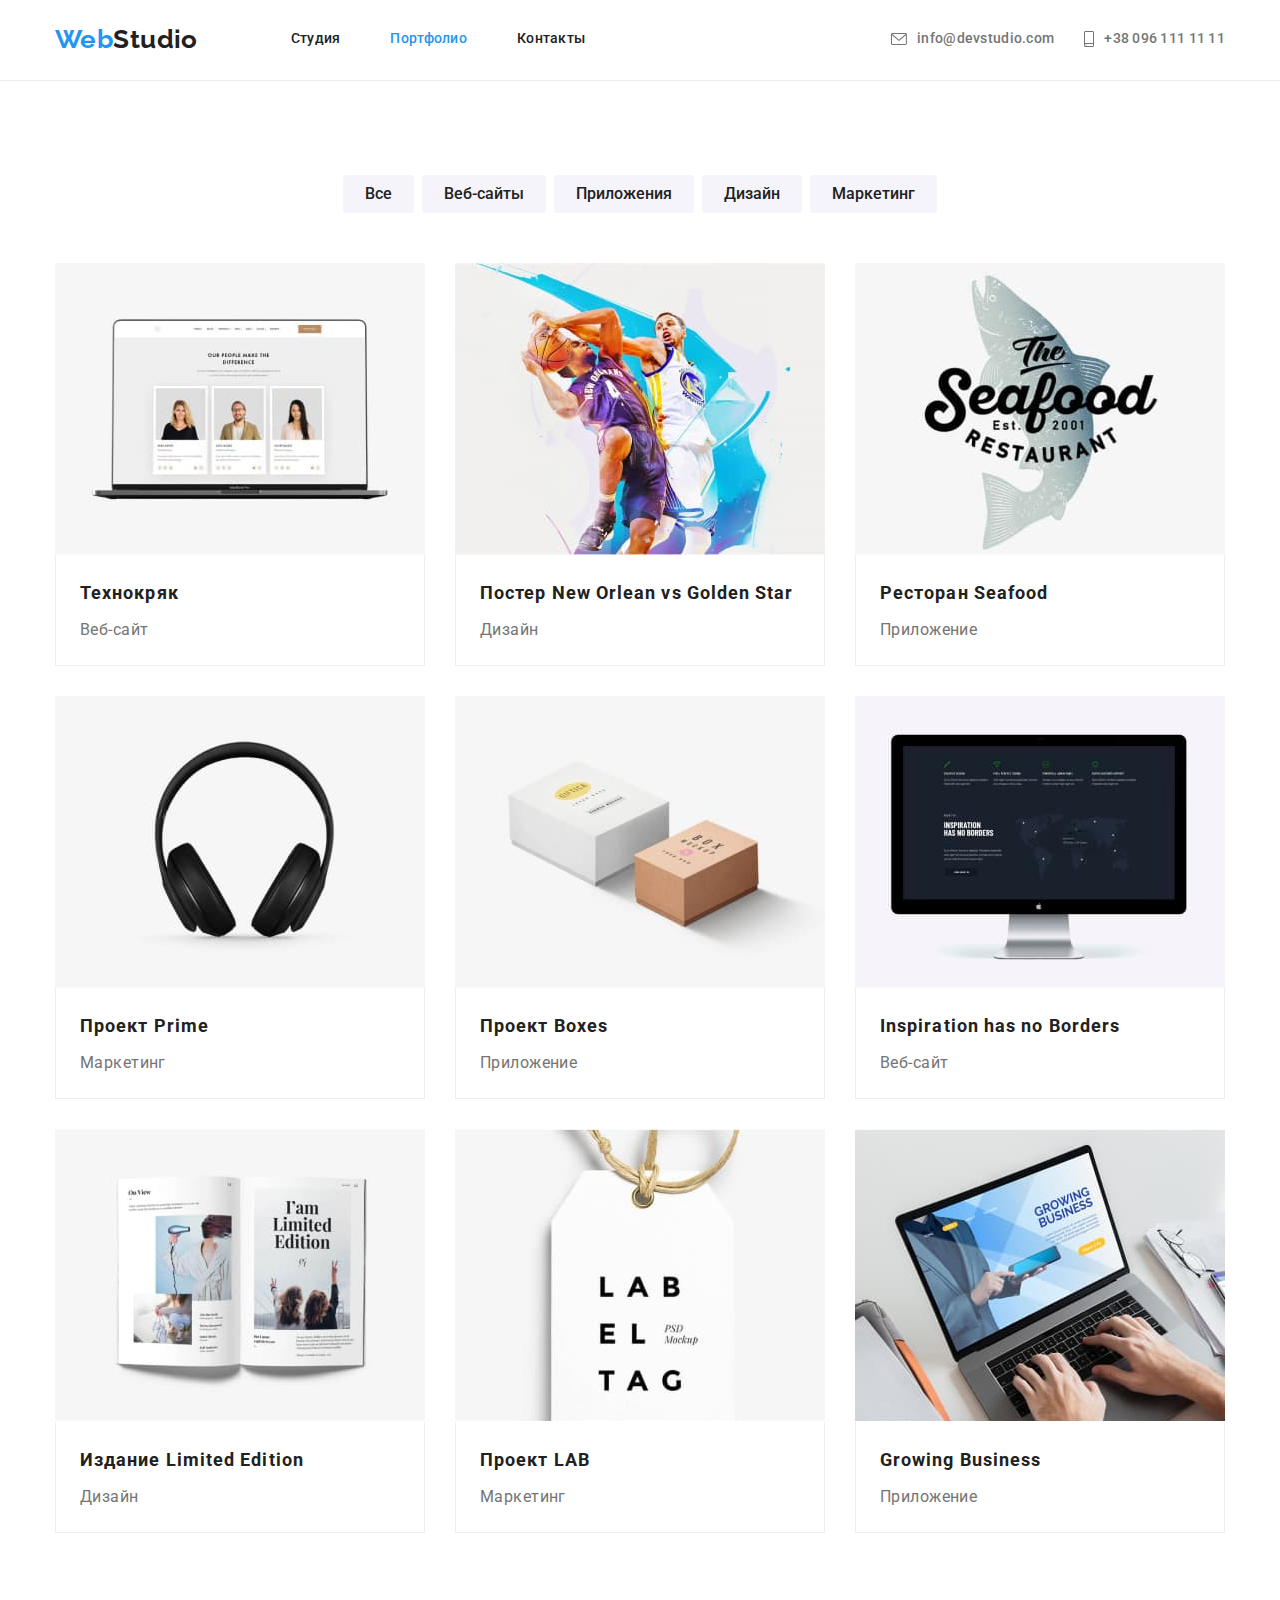
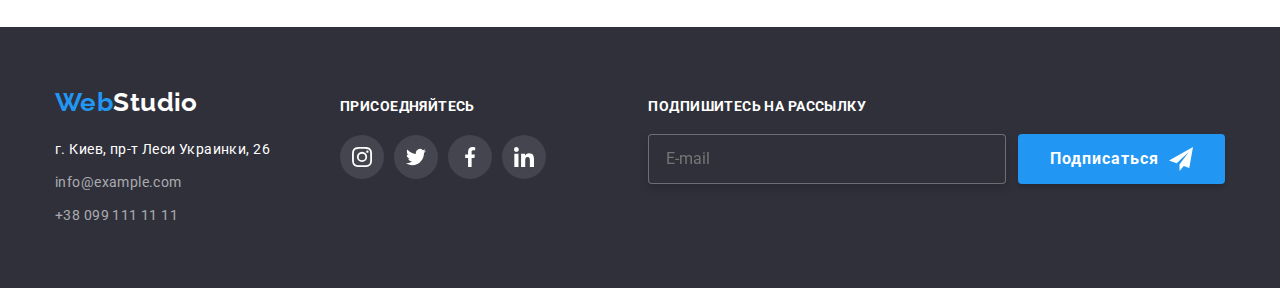
==== commit 0963fcc9: "checkbox :focus fixed" ====
--- a/portfolio.html
+++ b/portfolio.html
@@ -353,27 +353,29 @@
           </ul>
         </div>
 
-        <form action="" class="form-ftr">
-          <b>Подпишитесь на рассылку</b>
-
-          <div class="sbscrb-container">
+        <div class="sbscrb-container">
+          <p>Подпишитесь на рассылку</p>
+
+          <form action="javascript:void(0);" class="form-ftr">
             <label class="form-label sbscrb">
               <input
                 class="sbscrb-input"
+                action="#"
                 type="email"
                 name="email"
                 placeholder="E-mail"
-                autocomplete="on"
+                autocomplete="off"
               />
             </label>
+
             <button class="order-button sbscrb" type="submit">
               <span class="sbscrb-icon">Подписаться</span>
               <svg class="sbscrb-svg">
                 <use href="./images/svg/webstudio-icons-v-2-0-raw.svg#icon-send"></use>
               </svg>
             </button>
-          </div>
-        </form>
+          </form>
+        </div>
       </div>
     </footer>
     <script src="./js/modal.js"></script>
--- a/css/styles.css
+++ b/css/styles.css
@@ -245,7 +245,6 @@
   color: var(--white-color);
 }
 .order-button {
-  position: relative;
   background: var(--accent-color);
   font-family: inherit;
   font-style: normal;
@@ -602,16 +601,12 @@
 .link.social-netwrk:focus {
   background-color: var(--accent-color);
 }
-.box-sbscrb {
+.sbscrb-container {
   display: block;
-  margin-left: 93px;
-}
-.form-ftr {
-  display: block;
-  margin-left: 93px;
-  margin-top: 20px;
-}
-.form-ftr b {
+  margin-left: auto;
+}
+.sbscrb-container p {
+  margin-bottom: 20px;
   font-weight: 700;
   font-size: 14px;
   line-height: calc(16 / 14);
@@ -619,10 +614,10 @@
   text-transform: uppercase;
   color: var(--white-color);
 }
-.sbscrb-container {
-  display: flex;
-  margin-top: 20px;
-}
+.form-ftr {
+  display: flex;
+}
+
 .form-label.sbscrb {
   width: 358px;
   height: 50px;
@@ -645,13 +640,16 @@
   background-color: inherit;
   width: 100%;
   color: var(--white-color);
-  appearance: none;
   border: none;
 }
-/* .form-label.sbscrb:focus-within .sbscrb-input {
-  border: none;
-  appearance: none;
-} */
+.form-label.sbscrb:focus-within > .sbscrb-input {
+  outline: 0;
+  outline-offset: 0;
+}
+.order-button.sbscrb {
+  display: flex;
+  align-items: center;
+}
 .sbscrb-icon {
   display: inline-block;
   margin-right: 10px;
@@ -845,6 +843,7 @@
 .mdl-close:hover,
 .mdl-close:focus {
   fill: var(--accent-color);
+  cursor: pointer;
 }
 
 /* ------------ Form - Modal ------------ */
@@ -885,13 +884,16 @@
   color: var(--primary-text-color);
   border: 1px solid rgba(33, 33, 33, 0.2);
   border-radius: 4px;
-  appearance: none;
-}
-.form-field:focus-within > .form-input {
+  transition: border 250ms var(--timing-func);
+}
+.form-field:focus-within .form-input,
+.form-field:focus-within .textarea {
+  outline: 0;
+  outline-offset: 0;
   border: 1px solid var(--accent-color);
-  appearance: none;
-}
-.form-mdl textarea {
+  border-radius: 4px;
+}
+.textarea {
   resize: none;
   width: 100%;
   height: 120px;
@@ -899,6 +901,7 @@
 
   border: 1px solid rgba(33, 33, 33, 0.2);
   border-radius: 4px;
+  transition: border 250ms var(--timing-func);
 }
 .form-icon {
   position: absolute;
@@ -967,12 +970,22 @@
   background-position: center;
   background-size: contain;
   background-origin: content-box;
+  color: #2196f3;
+  fill: currentColor
   transition: background-color 250ms var(--timing-func), background-image 250ms var(--timing-func);
 }
+.checkbox:focus-within ~ .checkbox-icon {
+  background-image: url('../images/svg/checkbox-focus-blue.svg');
+  background-position: center;
+  background-size: contain;
+  background-origin: content-box;
+}
 .checkbox:checked ~ .checkbox-icon {
+  /* fill: var(--accent-color) */
   background-color: var(--accent-color);
   background-image: url('../images/svg/icon-check.svg');
   background-position: center;
   background-size: contain;
   border-radius: 2px;
 }
+
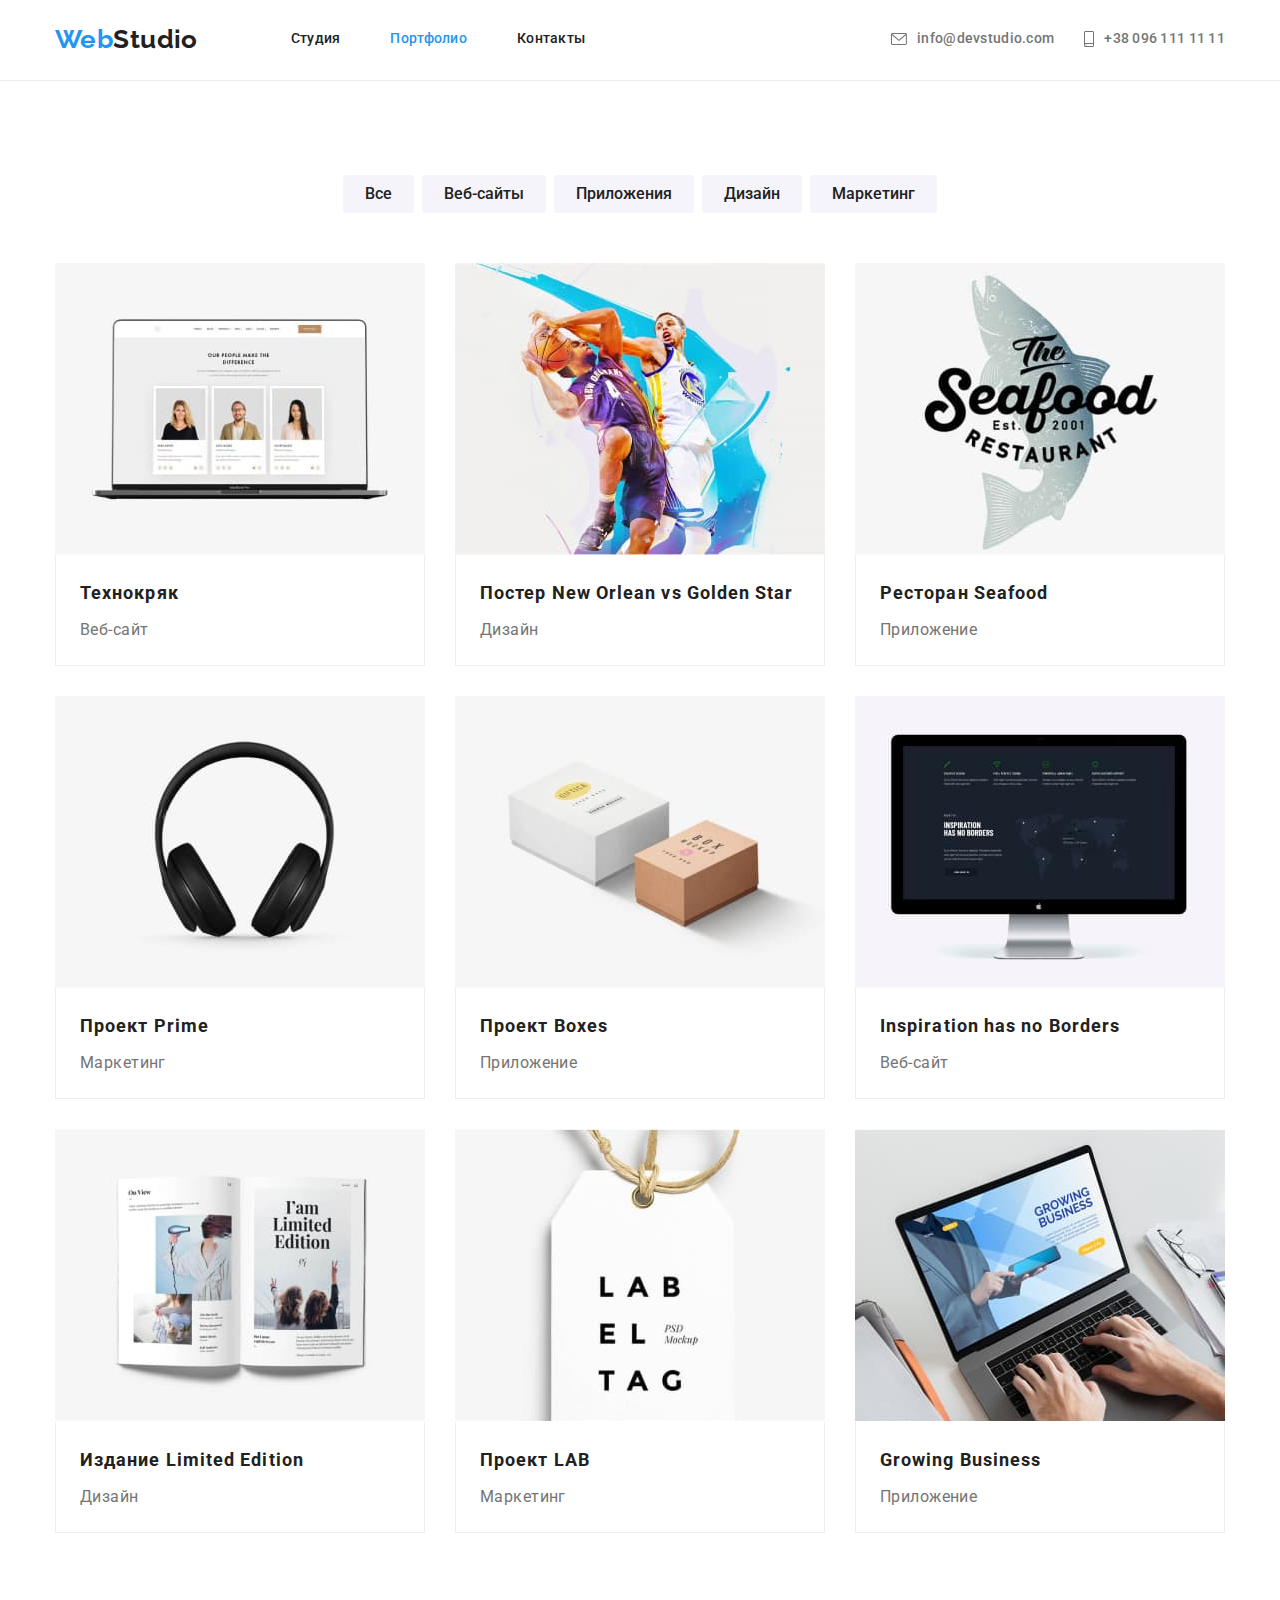
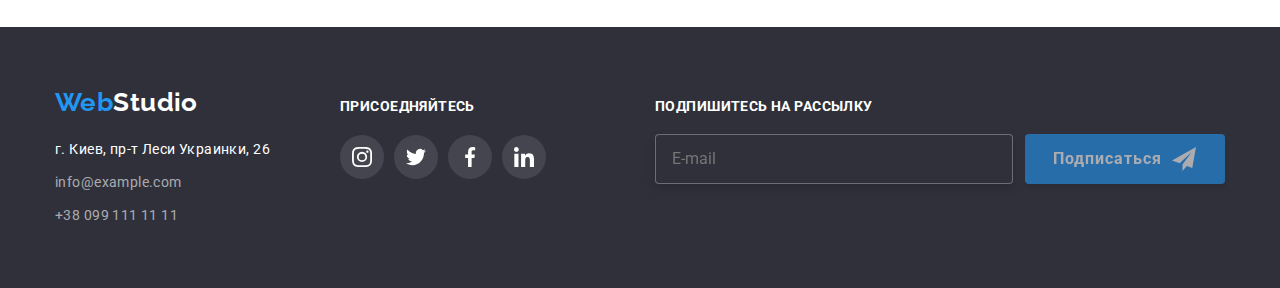
==== commit 8a895ed6: "styles for :hover :focus fixed" ====
--- a/portfolio.html
+++ b/portfolio.html
@@ -366,6 +366,30 @@
                 placeholder="E-mail"
                 autocomplete="off"
               />
+
+              <button class="order-button sbscrb" type="submit">
+                <span class="sbscrb-icon">Подписаться</span>
+                <svg class="sbscrb-svg">
+                  <use href="./images/svg/webstudio-icons-v-2-0-raw.svg#icon-send"></use>
+                </svg>
+              </button>
+            </label>
+          </form>
+        </div>
+
+        <!-- <div class="sbscrb-container">
+          <p>Подпишитесь на рассылку</p>
+
+          <form action="javascript:void(0);" class="form-ftr">
+            <label class="form-label sbscrb">
+              <input
+                class="sbscrb-input"
+                action="#"
+                type="email"
+                name="email"
+                placeholder="E-mail"
+                autocomplete="off"
+              />
             </label>
 
             <button class="order-button sbscrb" type="submit">
@@ -375,7 +399,7 @@
               </svg>
             </button>
           </form>
-        </div>
+        </div> -->
       </div>
     </footer>
     <script src="./js/modal.js"></script>
--- a/css/styles.css
+++ b/css/styles.css
@@ -602,7 +602,8 @@
   background-color: var(--accent-color);
 }
 .sbscrb-container {
-  display: block;
+  min-width: 570px;
+  margin-right: 0;
   margin-left: auto;
 }
 .sbscrb-container p {
@@ -619,10 +620,10 @@
 }
 
 .form-label.sbscrb {
-  width: 358px;
+  display: block;
+  width: 100%;
   height: 50px;
-  margin-right: 12px;
-  padding-left: 15px;
+  /* margin-right: 12px; */
   margin-bottom: 0;
   font-weight: 400;
   font-size: 16px;
@@ -632,21 +633,34 @@
   letter-spacing: 0.03em;
   background-color: var(--footer-bgc);
   color: rgba(255, 255, 255, 0.6);
+  /* border: 1px solid rgba(255, 255, 255, 0.3);
+  filter: drop-shadow(0px 4px 4px rgba(0, 0, 0, 0.15));
+  border-radius: 4px; */
+}
+.sbscrb-input {
+  display: block;
+  width: 358px;
+  padding-top: 15px;
+  padding-bottom: 15px;
+  padding-left: 16px;
+  margin-right: 12px;
+
   border: 1px solid rgba(255, 255, 255, 0.3);
   filter: drop-shadow(0px 4px 4px rgba(0, 0, 0, 0.15));
   border-radius: 4px;
-}
-.sbscrb-input {
+
   background-color: inherit;
-  width: 100%;
   color: var(--white-color);
-  border: none;
 }
 .form-label.sbscrb:focus-within > .sbscrb-input {
   outline: 0;
   outline-offset: 0;
+  border: 1px solid rgba(255, 255, 255, 0.3);
+  filter: drop-shadow(0px 4px 4px rgba(0, 0, 0, 0.15));
+  border-radius: 4px;
 }
 .order-button.sbscrb {
+  padding: 10px 28px;
   display: flex;
   align-items: center;
 }
@@ -658,6 +672,15 @@
 .sbscrb-svg {
   width: 24px;
   height: 24px;
+}
+.order-button.sbscrb {
+  opacity: 0.6;
+  transition: opacity 250ms var(--timing-func);
+}
+.sbscrb-input:not(:placeholder-shown) + .order-button.sbscrb {
+  outline: 0;
+  outline-offset: 0;
+  opacity: 1;
 }
 
 /* ------------ Portfolio ------------ */
@@ -916,7 +939,8 @@
   width: 18px;
   height: 18px;
 }
-.form-field:focus-within > .form-icon {
+.form-field:focus-within > .form-icon,
+.form-field:hover > .form-icon {
   fill: var(--accent-color);
 }
 .chckbx {
@@ -954,9 +978,19 @@
   overflow: hidden;
 }
 .arg-link {
+  outline: 0;
+  outline-offset: 0;
   text-decoration-line: underline;
   color: var(--accent-color);
   margin-left: 4px;
+}
+.checkbox-agr {
+  opacity: 0.6;
+  transition: opacity 250ms var(--timing-func);
+}
+.checkbox:focus-within + .checkbox-agr,
+.checkbox:hover + .checkbox-agr {
+  opacity: 1;
 }
 .checkbox-icon {
   position: absolute;
@@ -966,26 +1000,32 @@
   margin-right: 8px;
   width: 16px;
   height: 15px;
-  background-image: url('../images/svg/icon-unchecked.svg');
+  background-image: url("data:image/svg+xml,%3Csvg width='16' height='15' xmlns='http://www.w3.org/2000/svg'%3E%3Cpath d='M14.222 1.667v11.666H1.778V1.667h12.444Zm0-1.667H1.778C.8 0 0 .75 0 1.667v11.666C0 14.25.8 15 1.778 15h12.444C15.2 15 16 14.25 16 13.333V1.667C16 .75 15.2 0 14.222 0Z'/%3E%3C/svg%3E");
   background-position: center;
   background-size: contain;
   background-origin: content-box;
-  color: #2196f3;
-  fill: currentColor
   transition: background-color 250ms var(--timing-func), background-image 250ms var(--timing-func);
 }
 .checkbox:focus-within ~ .checkbox-icon {
-  background-image: url('../images/svg/checkbox-focus-blue.svg');
+  background-image: url("data:image/svg+xml,%3Csvg width='16' height='15' fill='none' xmlns='http://www.w3.org/2000/svg'%3E%3Cpath d='M14.222 1.667v11.666H1.778V1.667h12.444Zm0-1.667H1.778C.8 0 0 .75 0 1.667v11.666C0 14.25.8 15 1.778 15h12.444C15.2 15 16 14.25 16 13.333V1.667C16 .75 15.2 0 14.222 0Z' fill='%232196F3'/%3E%3C/svg%3E");
   background-position: center;
   background-size: contain;
   background-origin: content-box;
 }
 .checkbox:checked ~ .checkbox-icon {
-  /* fill: var(--accent-color) */
   background-color: var(--accent-color);
-  background-image: url('../images/svg/icon-check.svg');
+  background-image: url("data:image/svg+xml,%3Csvg width='15' height='15' fill='none' xmlns='http://www.w3.org/2000/svg'%3E%3Cpath d='m2.957 7.752-.069-.066-.069.065-.888.842-.076.072.076.073 3.496 3.334.069.066.069-.066 7.504-7.158.076-.073-.076-.072-.882-.841-.069-.066-.069.066-6.553 6.246-2.539-2.422Z' fill='%23fff' stroke='%23fff' stroke-width='.2'/%3E%3C/svg%3E");
   background-position: center;
   background-size: contain;
   border-radius: 2px;
 }
-
+.order-button.agr {
+  opacity: 0.6;
+  transition: opacity 250ms var(--timing-func);
+}
+.order-button.agr:focus,
+.order-button.agr:hover {
+  outline: 0;
+  outline-offset: 0;
+  opacity: 1;
+}
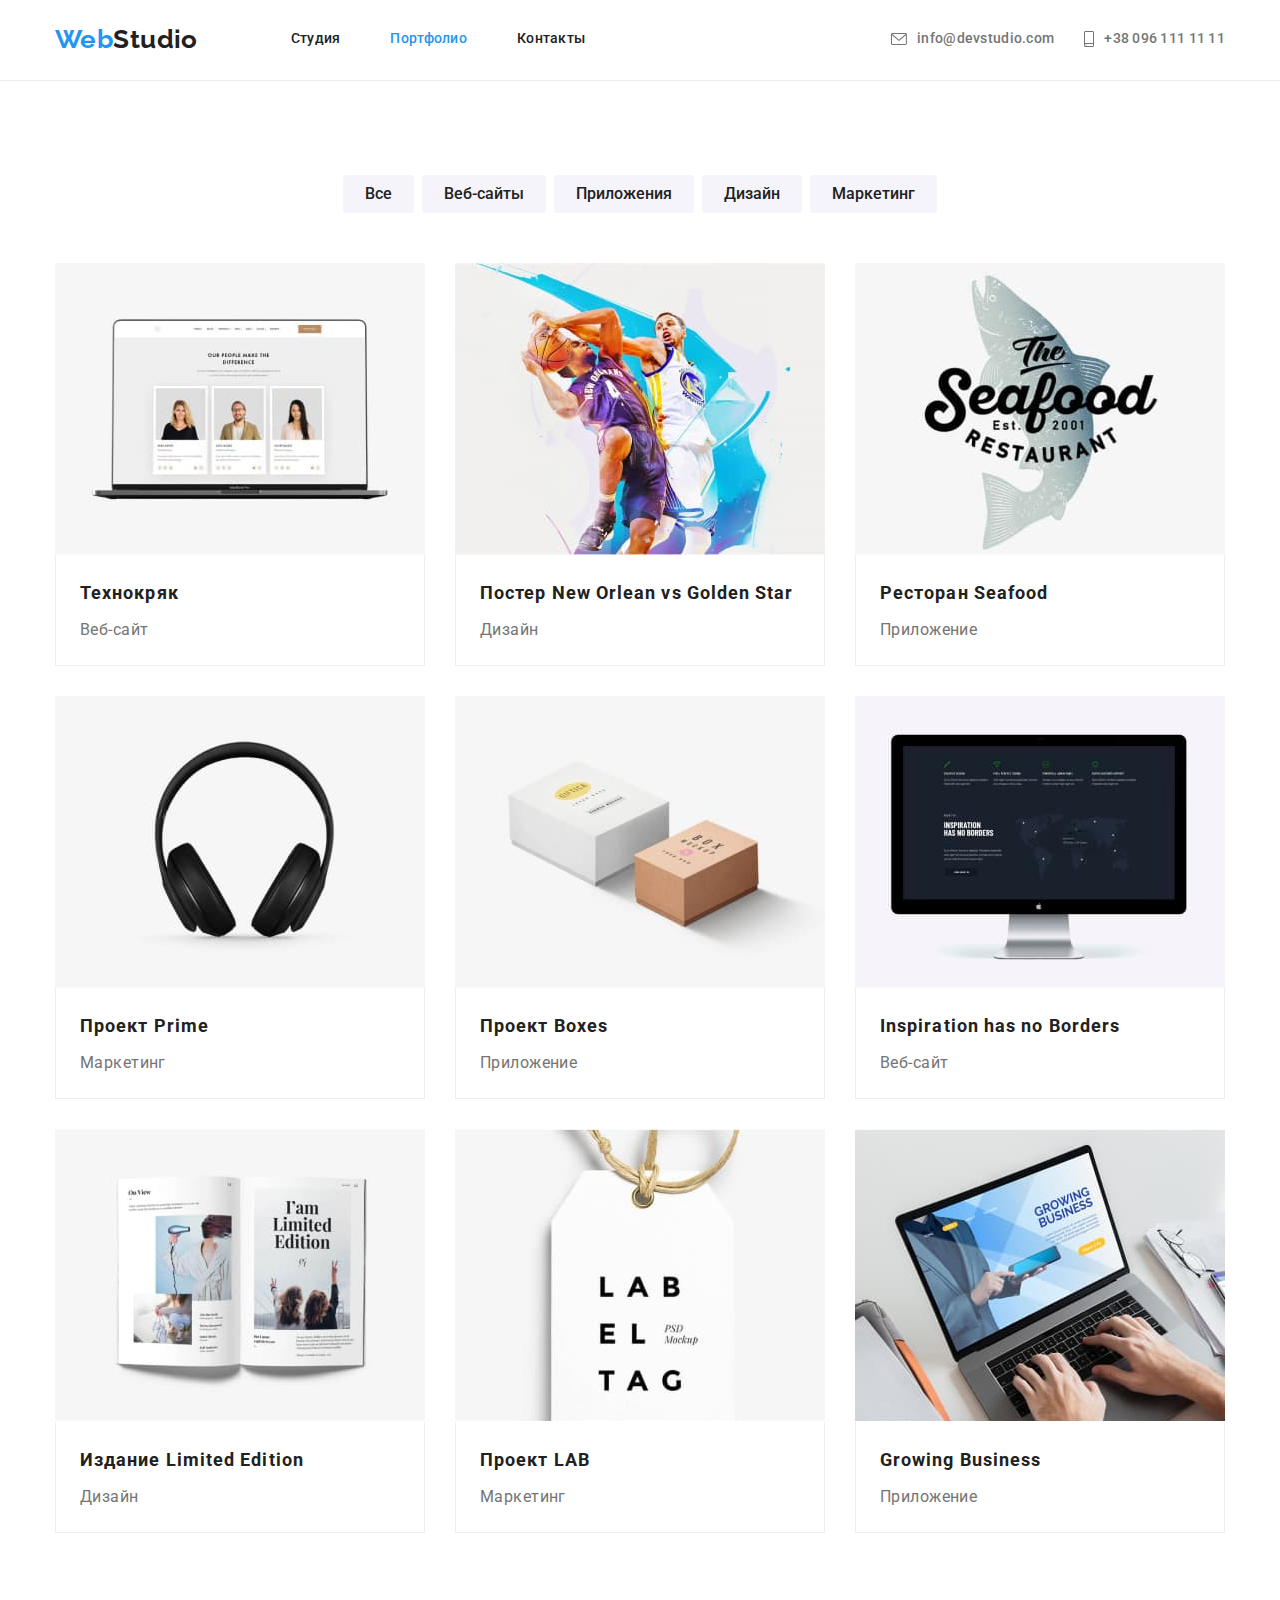
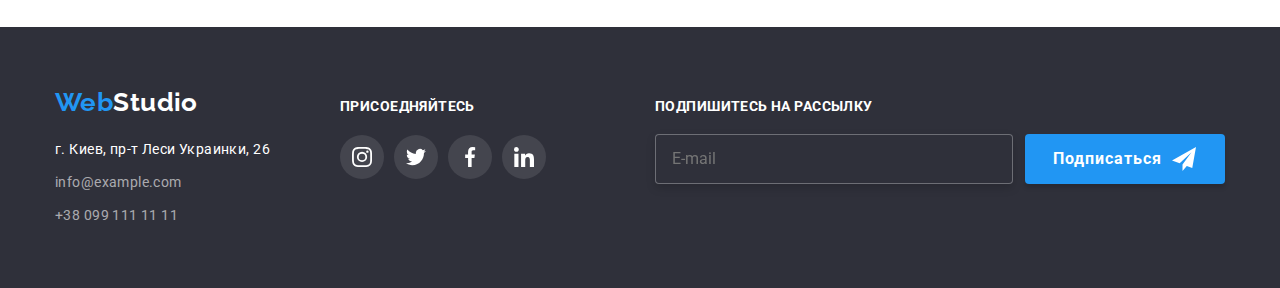
==== commit 03e93422: "Footer Subscrb form fixed" ====
--- a/portfolio.html
+++ b/portfolio.html
@@ -366,30 +366,6 @@
                 placeholder="E-mail"
                 autocomplete="off"
               />
-
-              <button class="order-button sbscrb" type="submit">
-                <span class="sbscrb-icon">Подписаться</span>
-                <svg class="sbscrb-svg">
-                  <use href="./images/svg/webstudio-icons-v-2-0-raw.svg#icon-send"></use>
-                </svg>
-              </button>
-            </label>
-          </form>
-        </div>
-
-        <!-- <div class="sbscrb-container">
-          <p>Подпишитесь на рассылку</p>
-
-          <form action="javascript:void(0);" class="form-ftr">
-            <label class="form-label sbscrb">
-              <input
-                class="sbscrb-input"
-                action="#"
-                type="email"
-                name="email"
-                placeholder="E-mail"
-                autocomplete="off"
-              />
             </label>
 
             <button class="order-button sbscrb" type="submit">
@@ -399,7 +375,7 @@
               </svg>
             </button>
           </form>
-        </div> -->
+        </div>
       </div>
     </footer>
     <script src="./js/modal.js"></script>
--- a/css/styles.css
+++ b/css/styles.css
@@ -602,7 +602,8 @@
   background-color: var(--accent-color);
 }
 .sbscrb-container {
-  min-width: 570px;
+  display: block;
+  /* min-width: 570px; */
   margin-right: 0;
   margin-left: auto;
 }
@@ -617,13 +618,13 @@
 }
 .form-ftr {
   display: flex;
+  width: 100%;
 }
 
 .form-label.sbscrb {
   display: block;
-  width: 100%;
+  width: 358px;
   height: 50px;
-  /* margin-right: 12px; */
   margin-bottom: 0;
   font-weight: 400;
   font-size: 16px;
@@ -633,33 +634,21 @@
   letter-spacing: 0.03em;
   background-color: var(--footer-bgc);
   color: rgba(255, 255, 255, 0.6);
-  /* border: 1px solid rgba(255, 255, 255, 0.3);
-  filter: drop-shadow(0px 4px 4px rgba(0, 0, 0, 0.15));
-  border-radius: 4px; */
-}
-.sbscrb-input {
-  display: block;
-  width: 358px;
-  padding-top: 15px;
-  padding-bottom: 15px;
-  padding-left: 16px;
-  margin-right: 12px;
-
   border: 1px solid rgba(255, 255, 255, 0.3);
   filter: drop-shadow(0px 4px 4px rgba(0, 0, 0, 0.15));
   border-radius: 4px;
-
+}
+.sbscrb-input {
+  display: block;
+  outline: 0;
+  outline-offset: 0;
+  border: none;
+  padding-left: 16px;
   background-color: inherit;
   color: var(--white-color);
 }
-.form-label.sbscrb:focus-within > .sbscrb-input {
-  outline: 0;
-  outline-offset: 0;
-  border: 1px solid rgba(255, 255, 255, 0.3);
-  filter: drop-shadow(0px 4px 4px rgba(0, 0, 0, 0.15));
-  border-radius: 4px;
-}
 .order-button.sbscrb {
+  margin-left: 12px;
   padding: 10px 28px;
   display: flex;
   align-items: center;
@@ -672,15 +661,6 @@
 .sbscrb-svg {
   width: 24px;
   height: 24px;
-}
-.order-button.sbscrb {
-  opacity: 0.6;
-  transition: opacity 250ms var(--timing-func);
-}
-.sbscrb-input:not(:placeholder-shown) + .order-button.sbscrb {
-  outline: 0;
-  outline-offset: 0;
-  opacity: 1;
 }
 
 /* ------------ Portfolio ------------ */
@@ -1006,7 +986,8 @@
   background-origin: content-box;
   transition: background-color 250ms var(--timing-func), background-image 250ms var(--timing-func);
 }
-.checkbox:focus-within ~ .checkbox-icon {
+.checkbox:focus-within ~ .checkbox-icon,
+.checkbox:hover ~ .checkbox-icon {
   background-image: url("data:image/svg+xml,%3Csvg width='16' height='15' fill='none' xmlns='http://www.w3.org/2000/svg'%3E%3Cpath d='M14.222 1.667v11.666H1.778V1.667h12.444Zm0-1.667H1.778C.8 0 0 .75 0 1.667v11.666C0 14.25.8 15 1.778 15h12.444C15.2 15 16 14.25 16 13.333V1.667C16 .75 15.2 0 14.222 0Z' fill='%232196F3'/%3E%3C/svg%3E");
   background-position: center;
   background-size: contain;
